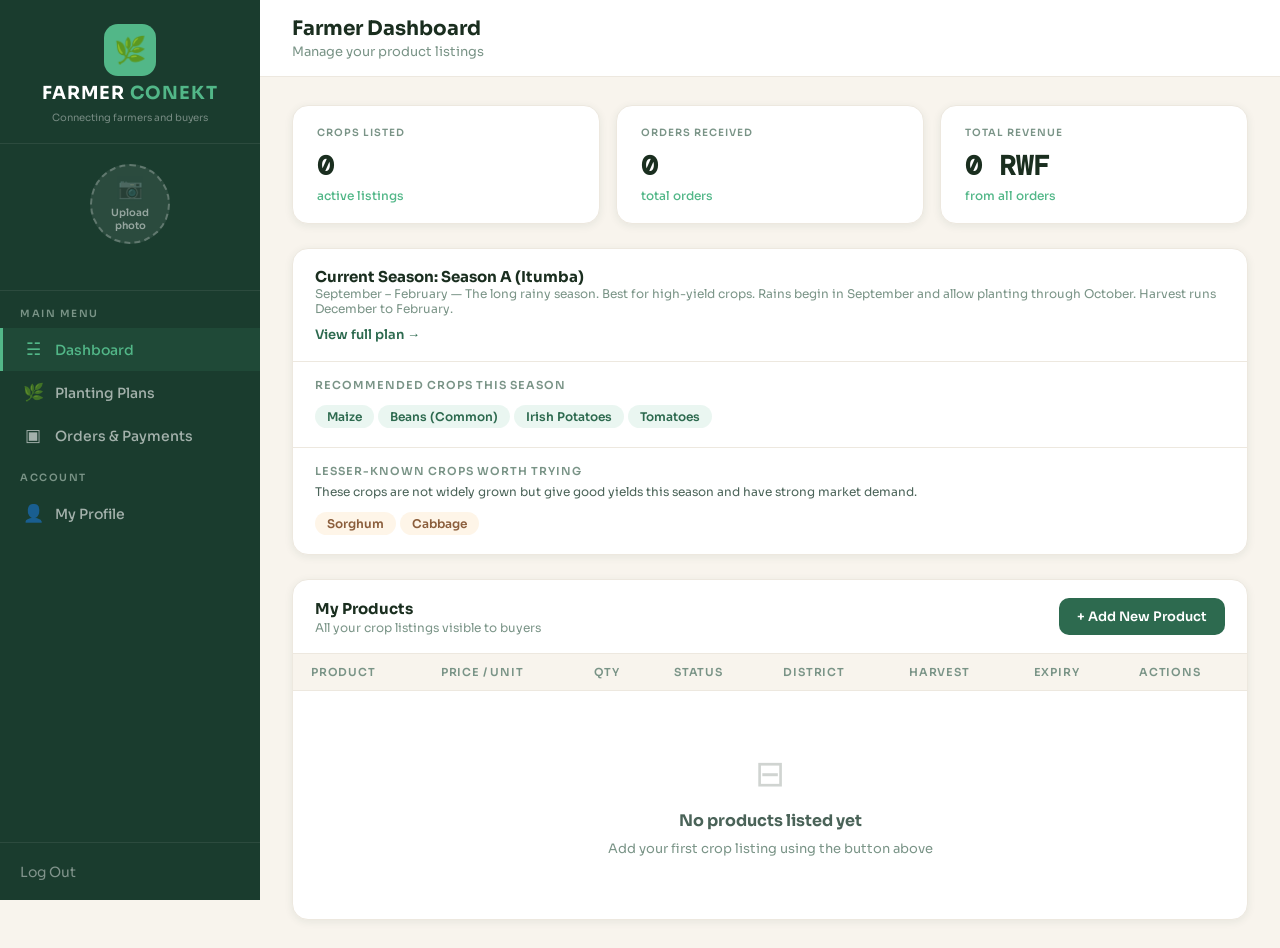
==== frontend/farmer.html @ 39e60bd3 "Added the planting plan to the farmer dashboard" ====
<!DOCTYPE html>
<html lang="en">
<head>
  <meta charset="UTF-8"/>
  <meta name="viewport" content="width=device-width, initial-scale=1.0"/>
  <title>FarmerConekt – Dashboard</title>
  <link href="https://fonts.googleapis.com/css2?family=Sora:wght@400;500;600;700&family=DM+Mono:wght@400;500&display=swap" rel="stylesheet"/>

<style>
*, *::before, *::after { margin: 0; padding: 0; box-sizing: border-box; }

:root {
  --green-deep:   #1a3c2e;
  --green-mid:    #2d6a4f;
  --green-bright: #52b788;
  --green-light:  #95d5b2;
  --cream:        #f8f4ed;
  --cream-dark:   #ede8df;
  --brown:        #8b5e3c;
  --yellow:       #f4a940;
  --red:          #e05c5c;
  --white:        #ffffff;
  --text-dark:    #1a2e1f;
  --text-mid:     #4a6358;
  --text-light:   #7a9487;
  --radius:       16px;
  --radius-sm:    10px;
  --shadow-sm:    0 2px 8px rgba(26,60,46,0.08);
  --shadow-lg:    0 16px 48px rgba(26,60,46,0.20);
}
html, body { font-family: 'Sora', sans-serif; background: var(--cream); color: var(--text-dark); min-height: 100vh; }

.mob-bar { display: none; position: fixed; top: 0; left: 0; right: 0; height: 56px; background: var(--green-deep); align-items: center; justify-content: space-between; padding: 0 16px; z-index: 200; }
.mob-ham { background: none; border: none; color: var(--white); font-size: 24px; cursor: pointer; padding: 4px 8px; }
.mob-title { font-size: 15px; font-weight: 700; color: var(--white); }
.mob-overlay { display: none; position: fixed; inset: 0; background: rgba(0,0,0,0.45); z-index: 150; }
.mob-overlay.show { display: block; }

.sidebar { width: 260px; min-height: 100vh; background: var(--green-deep); display: flex; flex-direction: column; position: fixed; left: 0; top: 0; bottom: 0; z-index: 160; transition: transform 0.28s ease; }

.sb-logo { padding: 24px 20px 18px; border-bottom: 1px solid rgba(255,255,255,0.08); display: flex; flex-direction: column; align-items: center; text-align: center; gap: 6px; }
.logo-icon { width: 52px; height: 52px; background: var(--green-bright); border-radius: 14px; display: flex; align-items: center; justify-content: center; font-size: 26px; }
.logo-name { font-size: 18px; font-weight: 700; letter-spacing: 1px; }
.logo-w { color: var(--white); }
.logo-g { color: var(--green-bright); }
.logo-tag { font-size: 10px; color: rgba(255,255,255,0.4); line-height: 1.5; }

.sb-profile { padding: 20px; border-bottom: 1px solid rgba(255,255,255,0.08); display: flex; flex-direction: column; align-items: center; text-align: center; gap: 8px; }
.sb-avatar-wrap { width: 80px; height: 80px; border-radius: 50%; overflow: hidden; position: relative; cursor: pointer; background: rgba(255,255,255,0.08); border: 2px dashed rgba(255,255,255,0.25); transition: border-color 0.2s; flex-shrink: 0; }
.sb-avatar-wrap:hover { border-color: var(--green-bright); }
#avatar-img { width: 100%; height: 100%; object-fit: cover; border-radius: 50%; display: none; }
.avatar-overlay { position: absolute; inset: 0; display: flex; flex-direction: column; align-items: center; justify-content: center; gap: 4px; font-size: 10px; font-weight: 600; color: rgba(255,255,255,0.5); text-align: center; padding: 8px; line-height: 1.3; }
.avatar-overlay-icon { font-size: 20px; opacity: 0.5; }

.sb-nav { flex: 1; padding: 16px 0; }
.sb-nav-label { font-size: 10px; font-weight: 600; color: var(--text-light); letter-spacing: 1.5px; text-transform: uppercase; padding: 0 20px 8px; }
.sb-item { display: flex; align-items: center; gap: 12px; padding: 11px 20px; color: rgba(255,255,255,0.6); font-size: 14px; font-weight: 500; text-decoration: none; border-left: 3px solid transparent; transition: all 0.2s; }
.sb-item:hover { color: var(--white); background: rgba(255,255,255,0.05); }
.sb-item.active { color: var(--green-bright); background: rgba(82,183,136,0.10); border-left-color: var(--green-bright); }
.sb-icon { font-size: 17px; width: 20px; text-align: center; }
.sb-footer { padding: 18px 20px; border-top: 1px solid rgba(255,255,255,0.08); }
.sb-logout { background: none; border: none; color: rgba(255,255,255,0.45); font-size: 14px; font-family: inherit; cursor: pointer; width: 100%; text-align: left; transition: color 0.2s; }
.sb-logout:hover { color: var(--red); }

.main { margin-left: 260px; min-height: 100vh; display: flex; flex-direction: column; }
.topbar { background: var(--white); padding: 16px 32px; border-bottom: 1px solid var(--cream-dark); position: sticky; top: 0; z-index: 50; }
.topbar-title { font-size: 20px; font-weight: 700; color: var(--text-dark); }
.topbar-sub { font-size: 13px; color: var(--text-light); margin-top: 2px; }
.page-body { padding: 28px 32px; flex: 1; }

.stats-row { display: grid; grid-template-columns: repeat(3, 1fr); gap: 16px; margin-bottom: 24px; }
.stat-card { background: var(--white); border-radius: var(--radius); border: 1px solid var(--cream-dark); box-shadow: var(--shadow-sm); padding: 20px 24px; }
.stat-label { font-size: 10px; font-weight: 600; color: var(--text-light); letter-spacing: 1px; text-transform: uppercase; margin-bottom: 8px; }
.stat-val { font-size: 28px; font-weight: 700; color: var(--text-dark); font-family: 'DM Mono', monospace; margin-bottom: 4px; }
.stat-sub { font-size: 12px; color: var(--green-bright); font-weight: 500; }

.section-card { background: var(--white); border-radius: var(--radius); border: 1px solid var(--cream-dark); box-shadow: var(--shadow-sm); overflow: hidden; }
.section-head { padding: 18px 22px; display: flex; align-items: center; justify-content: space-between; border-bottom: 1px solid var(--cream-dark); flex-wrap: wrap; gap: 12px; }
.section-title { font-size: 15px; font-weight: 700; color: var(--text-dark); }
.section-sub { font-size: 12px; color: var(--text-light); margin-top: 2px; }
.btn-add-product { background: var(--green-mid); color: var(--white); border: none; border-radius: var(--radius-sm); padding: 10px 18px; font-size: 13px; font-weight: 600; cursor: pointer; font-family: inherit; white-space: nowrap; transition: background 0.2s; }
.btn-add-product:hover { background: var(--green-deep); }

.table-wrap { overflow-x: auto; }
.product-table { width: 100%; border-collapse: collapse; min-width: 640px; }
.product-table th { padding: 11px 18px; text-align: left; font-size: 11px; font-weight: 600; color: var(--text-light); text-transform: uppercase; letter-spacing: 0.8px; background: var(--cream); border-bottom: 1px solid var(--cream-dark); }
.product-table td { padding: 14px 18px; font-size: 13px; color: var(--text-dark); border-bottom: 1px solid var(--cream-dark); vertical-align: middle; }
.product-table tr:last-child td { border-bottom: none; }
.product-table tr:hover td { background: #fafaf8; }
.product-info { display: flex; align-items: center; gap: 12px; }
.product-name { font-weight: 600; font-size: 13px; }
.product-cat { font-size: 11px; color: var(--text-light); margin-top: 2px; }
.prod-thumb { width: 46px; height: 46px; border-radius: 8px; object-fit: cover; flex-shrink: 0; display: block; }
.prod-thumb-ph { width: 46px; height: 46px; border-radius: 8px; background: var(--cream-dark); flex-shrink: 0; }

.status-badge { display: inline-flex; align-items: center; gap: 5px; padding: 4px 10px; border-radius: 20px; font-size: 11px; font-weight: 600; }
.status-badge::before { content: ''; width: 5px; height: 5px; border-radius: 50%; }
.b-avail { background: rgba(82,183,136,0.12); color: var(--green-mid); }
.b-avail::before { background: var(--green-bright); }
.b-low { background: rgba(244,169,64,0.12); color: var(--brown); }
.b-low::before { background: var(--yellow); }
.b-exp { background: rgba(224,92,92,0.12); color: var(--red); }
.b-exp::before { background: var(--red); }
.price-tag { font-family: 'DM Mono', monospace; font-size: 13px; font-weight: 500; color: var(--green-mid); }
.qty-tag { font-family: 'DM Mono', monospace; font-size: 13px; }
.date-ok { font-size: 12px; color: var(--text-mid); }
.date-soon { font-size: 12px; color: var(--red); font-weight: 600; }
.tbl-actions { display: flex; gap: 6px; }
.tbl-btn { padding: 5px 12px; border-radius: 7px; border: 1px solid var(--cream-dark); background: var(--white); font-size: 12px; font-weight: 600; cursor: pointer; font-family: inherit; color: var(--text-mid); transition: all 0.2s; }
.tbl-btn:hover { background: var(--cream); }
.tbl-btn.del:hover { background: rgba(224,92,92,0.08); border-color: var(--red); color: var(--red); }

.empty-state { padding: 60px 24px; text-align: center; }
.empty-icon { font-size: 36px; opacity: 0.2; margin-bottom: 14px; }
.empty-text { font-size: 16px; font-weight: 700; color: var(--text-mid); }
.empty-sub { font-size: 13px; color: var(--text-light); margin-top: 8px; line-height: 1.5; }

.mob-cards { display: none; }
.mob-card { padding: 14px 16px; border-bottom: 1px solid var(--cream-dark); display: flex; gap: 12px; align-items: flex-start; }
.mob-card:last-child { border-bottom: none; }
.mob-card-thumb { width: 56px; height: 56px; border-radius: 8px; object-fit: cover; flex-shrink: 0; }
.mob-card-ph { width: 56px; height: 56px; border-radius: 8px; background: var(--cream-dark); flex-shrink: 0; }
.mob-card-body { flex: 1; min-width: 0; }
.mob-card-name { font-size: 14px; font-weight: 700; color: var(--text-dark); }
.mob-card-cat { font-size: 11px; color: var(--text-light); margin-top: 1px; }
.mob-card-meta { display: flex; gap: 8px; flex-wrap: wrap; margin-top: 6px; }
.mob-card-price { font-family: 'DM Mono', monospace; font-size: 12px; color: var(--green-mid); font-weight: 500; }
.mob-card-dist { font-size: 11px; color: var(--text-mid); }
.mob-card-acts { display: flex; gap: 6px; margin-top: 8px; }
.mob-act-btn { padding: 5px 14px; font-size: 12px; font-weight: 600; border-radius: 7px; cursor: pointer; font-family: inherit; border: 1px solid var(--cream-dark); background: var(--white); color: var(--text-mid); transition: all 0.2s; }
.mob-act-btn.del { color: var(--red); border-color: rgba(224,92,92,0.3); }

.modal-overlay { position: fixed; inset: 0; background: rgba(26,60,46,0.55); backdrop-filter: blur(3px); z-index: 300; display: none; align-items: center; justify-content: center; padding: 16px; }
.modal-overlay.open { display: flex; }
.modal-box { background: var(--white); border-radius: 20px; width: 100%; max-width: 560px; max-height: 92vh; overflow-y: auto; box-shadow: var(--shadow-lg); display: flex; flex-direction: column; animation: popUp 0.25s ease; }
@keyframes popUp { from { opacity: 0; transform: translateY(20px); } to { opacity: 1; transform: translateY(0); } }
.modal-head { display: flex; align-items: center; justify-content: space-between; padding: 20px 24px 16px; border-bottom: 1px solid var(--cream-dark); position: sticky; top: 0; background: var(--white); z-index: 1; }
.modal-title { font-size: 17px; font-weight: 700; color: var(--text-dark); }
.modal-close { width: 32px; height: 32px; border-radius: 8px; border: none; background: var(--cream); font-size: 15px; cursor: pointer; color: var(--text-mid); display: flex; align-items: center; justify-content: center; transition: background 0.2s; }
.modal-close:hover { background: var(--cream-dark); }
.modal-body { padding: 20px 24px; flex: 1; }
.form-row { display: grid; grid-template-columns: 1fr 1fr; gap: 14px; }
.form-group { margin-bottom: 16px; }
.form-label { display: block; font-size: 13px; font-weight: 600; color: var(--text-mid); margin-bottom: 6px; }
.req { color: var(--red); margin-left: 2px; }
.form-hint-inline { font-size: 11px; color: var(--text-light); font-weight: 400; margin-left: 4px; }
.form-input { width: 100%; padding: 10px 13px; border: 1px solid var(--cream-dark); border-radius: var(--radius-sm); font-size: 14px; font-family: inherit; color: var(--text-dark); background: var(--white); outline: none; transition: all 0.2s; }
.form-input:focus { border-color: var(--green-bright); box-shadow: 0 0 0 3px rgba(82,183,136,0.15); }
.form-textarea { resize: vertical; min-height: 78px; }
.form-hint { font-size: 11px; color: var(--text-light); margin-top: 4px; }

.crop-box { width: 100%; min-height: 110px; border: 2px dashed var(--cream-dark); border-radius: var(--radius-sm); background: var(--cream); display: flex; flex-direction: column; align-items: center; justify-content: center; position: relative; overflow: hidden; cursor: pointer; transition: border-color 0.2s; }
.crop-box:hover { border-color: var(--green-bright); }
.crop-hint { display: flex; flex-direction: column; align-items: center; gap: 6px; pointer-events: none; }
.crop-icon { font-size: 28px; opacity: 0.4; }
.crop-label { font-size: 13px; font-weight: 600; color: var(--text-mid); }
.crop-sub { font-size: 11px; color: var(--text-light); }
.crop-preview { width: 100%; height: 150px; object-fit: cover; border-radius: calc(var(--radius-sm) - 2px); display: none; }
.crop-change { position: absolute; top: 8px; right: 8px; background: rgba(26,60,46,0.72); color: var(--white); border: none; border-radius: 6px; padding: 4px 10px; font-size: 11px; font-weight: 600; cursor: pointer; font-family: inherit; display: none; transition: background 0.2s; }
.crop-change:hover { background: var(--red); }

.modal-foot { display: flex; gap: 10px; justify-content: flex-end; padding: 14px 24px 20px; border-top: 1px solid var(--cream-dark); position: sticky; bottom: 0; background: var(--white); z-index: 1; }
.btn-cancel { padding: 10px 20px; border-radius: var(--radius-sm); border: 1px solid var(--cream-dark); background: var(--white); font-size: 14px; font-weight: 600; font-family: inherit; color: var(--text-mid); cursor: pointer; transition: background 0.2s; }
.btn-cancel:hover { background: var(--cream); }
.btn-save { padding: 10px 26px; border-radius: var(--radius-sm); border: none; background: var(--green-mid); color: var(--white); font-size: 14px; font-weight: 600; font-family: inherit; cursor: pointer; transition: background 0.2s; }
.btn-save:hover { background: var(--green-deep); }
.btn-save:active { transform: scale(0.98); }

.toast { position: fixed; bottom: 28px; right: 24px; background: var(--green-deep); color: var(--white); padding: 13px 20px; border-radius: var(--radius); font-size: 14px; font-weight: 500; box-shadow: var(--shadow-lg); z-index: 9999; transform: translateY(80px); opacity: 0; max-width: 300px; transition: all 0.32s cubic-bezier(0.34,1.56,0.64,1); }
.toast.show { transform: translateY(0); opacity: 1; }

.profile-page { display: none; padding: 28px 32px; flex: 1; }
.profile-card { background: var(--white); border-radius: var(--radius); border: 1px solid var(--cream-dark); box-shadow: var(--shadow-sm); max-width: 520px; overflow: hidden; }
.profile-card-head { background: var(--green-deep); padding: 28px 28px 20px; display: flex; flex-direction: column; align-items: center; gap: 10px; }
.prof-avatar-wrap { width: 96px; height: 96px; border-radius: 50%; overflow: hidden; position: relative; cursor: pointer; background: rgba(255,255,255,0.1); border: 2px dashed rgba(255,255,255,0.3); transition: border-color 0.2s; flex-shrink: 0; }
.prof-avatar-wrap:hover { border-color: var(--green-bright); }
#prof-avatar-img { width: 100%; height: 100%; object-fit: cover; border-radius: 50%; display: none; }
.prof-avatar-overlay { position: absolute; inset: 0; display: flex; flex-direction: column; align-items: center; justify-content: center; gap: 4px; font-size: 10px; font-weight: 600; color: rgba(255,255,255,0.5); text-align: center; padding: 8px; line-height: 1.3; }
.prof-overlay-icon { font-size: 22px; opacity: 0.5; }
.prof-head-hint { font-size: 11px; color: rgba(255,255,255,0.35); }
.profile-card-body { padding: 24px 28px; }
.prof-save-row { display: flex; justify-content: space-between; align-items: center; margin-top: 8px; gap: 10px; }
.prof-save-btn { background: var(--green-mid); color: var(--white); border: none; border-radius: var(--radius-sm); padding: 10px 26px; font-size: 14px; font-weight: 600; cursor: pointer; font-family: inherit; transition: background 0.2s; }
.prof-save-btn:hover { background: var(--green-deep); }

/* PLANTING PLANS PAGE*/
.plans-page { display: none; padding: 28px 32px; flex: 1; }
.season-banner { border-radius: var(--radius); padding: 20px 24px; margin-bottom: 24px; display: flex; align-items: center; gap: 16px; }
.season-banner.season-a { background: linear-gradient(135deg, #1a3c2e 0%, #2d6a4f 100%); }
.season-banner.season-b { background: linear-gradient(135deg, #8b5e3c 0%, #c4854a 100%); }
.season-banner.season-c { background: linear-gradient(135deg, #2d5a8e 0%, #3a7bd5 100%); }
.season-banner-icon { font-size: 42px; flex-shrink: 0; }
.season-banner-title { font-size: 18px; font-weight: 700; color: var(--white); }
.season-banner-desc { font-size: 13px; color: rgba(255,255,255,0.75); margin-top: 4px; line-height: 1.5; }
.season-banner-months { display: inline-block; background: rgba(255,255,255,0.18); color: var(--white); font-size: 11px; font-weight: 600; padding: 3px 10px; border-radius: 20px; margin-top: 8px; }

.plans-grid { display: grid; grid-template-columns: repeat(auto-fill, minmax(280px, 1fr)); gap: 16px; }

.plan-card { background: var(--white); border-radius: var(--radius); border: 1px solid var(--cream-dark); box-shadow: var(--shadow-sm); overflow: hidden; transition: box-shadow 0.2s, transform 0.2s; }
.plan-card:hover { box-shadow: var(--shadow-lg); transform: translateY(-2px); }

.plan-card-head { padding: 16px 18px 14px; border-bottom: 1px solid var(--cream-dark); }
.plan-crop-name { font-size: 15px; font-weight: 700; color: var(--text-dark); }
.plan-crop-cat { font-size: 11px; color: var(--text-light); margin-top: 2px; }

.plan-card-body { padding: 14px 18px; }
.plan-row { display: flex; align-items: flex-start; gap: 10px; margin-bottom: 10px; }
.plan-row:last-child { margin-bottom: 0; }
.plan-row-icon { font-size: 14px; margin-top: 1px; flex-shrink: 0; width: 18px; text-align: center; }
.plan-row-label { font-size: 11px; font-weight: 600; color: var(--text-light); letter-spacing: 0.5px; text-transform: uppercase; margin-bottom: 2px; }
.plan-row-value { font-size: 13px; color: var(--text-dark); font-weight: 500; }
/*END PLANTING PLANS*/

@media (max-width: 900px) { .stats-row { grid-template-columns: repeat(2, 1fr); } }
@media (max-width: 768px) {
  .mob-bar { display: flex; }
  .sidebar { transform: translateX(-100%); }
  .sidebar.open { transform: translateX(0); }
  .main { margin-left: 0; padding-top: 56px; }
  .topbar { display: none; }
  .page-body { padding: 20px 14px; }
  .stats-row { grid-template-columns: 1fr 1fr; gap: 10px; margin-bottom: 16px; }
  .stat-card { padding: 14px 16px; }
  .stat-val { font-size: 22px; }
  .section-head { padding: 14px 16px; }
  .btn-add-product { width: 100%; text-align: center; }
  .table-wrap { display: none; }
  .mob-cards { display: block; }
  .form-row { grid-template-columns: 1fr; }
  .modal-overlay { align-items: flex-end; padding: 0; }
  .modal-box { border-radius: 20px 20px 0 0; max-height: 90vh; animation: sheetUp 0.28s ease; }
  @keyframes sheetUp { from { transform: translateY(100%); } to { transform: translateY(0); } }
  .toast { left: 14px; right: 14px; max-width: none; bottom: 16px; }
  .plans-page { padding: 20px 14px; }
  .plans-grid { grid-template-columns: 1fr; }
  .season-banner { flex-direction: column; text-align: center; }
}
@media (max-width: 480px) {
  .stats-row { grid-template-columns: 1fr; }
  .modal-body, .modal-head, .modal-foot { padding-left: 16px; padding-right: 16px; }
}
</style>
</head>
<body>
<div class="mob-bar" id="mob-bar">
  <button class="mob-ham" onclick="toggleDrawer()">&#9776;</button>
  <span class="mob-title">FarmerConekt</span>
</div>
<div class="mob-overlay" id="mob-overlay" onclick="closeDrawer()"></div>

<aside class="sidebar" id="sidebar">

  <div class="sb-logo">
    <div class="logo-icon">🌿</div>
    <div class="logo-name"><span class="logo-w">FARMER</span><span class="logo-g"> CONEKT</span></div>
    <div class="logo-tag">Connecting farmers and buyers</div>
  </div>
  <div class="sb-profile">
    <div class="sb-avatar-wrap" onclick="document.getElementById('avatar-input').click()" title="Upload profile photo">
      <img id="avatar-img" src="" alt="Profile photo"/>
      <div class="avatar-overlay" id="avatar-overlay">
        <div class="avatar-overlay-icon">📷</div>
        Upload photo
      </div>
    </div>
    <input type="file" id="avatar-input" accept="image/*" onchange="previewAvatar(event)" style="display:none"/>
    <div id="sidebar-farmer-name" style="font-size:13px;font-weight:600;color:var(--white);min-height:18px;"></div>
  </div>

  <nav class="sb-nav">
    <div class="sb-nav-label">Main Menu</div>
    <a class="sb-item active" href="#" onclick="openDashboard(event)">
      <span class="sb-icon">&#9781;</span> Dashboard
    </a>
    <a class="sb-item" href="#" onclick="openPlans(event)">
      <span class="sb-icon">&#127807;</span> Planting Plans
    </a>
    <a class="sb-item" href="#" onclick="comingSoon(event,'Orders &amp; Payments')">
      <span class="sb-icon">&#9635;</span> Orders &amp; Payments
    </a>
    <div class="sb-nav-label" style="margin-top:14px">Account</div>
    <a class="sb-item" href="#" onclick="openProfile(event)">
      <span class="sb-icon">&#128100;</span> My Profile
    </a>
  </nav>

  <div class="sb-footer">
    <button class="sb-logout" onclick="confirmLogout()">Log Out</button>
  </div>

</aside>
<main class="main">

  <div class="topbar">
    <div>
      <h2 class="topbar-title" id="topbar-title">Farmer Dashboard</h2>
      <p class="topbar-sub" id="topbar-sub">Manage your product listings</p>
    </div>
  </div>
  <div class="page-body" id="page-dashboard">

    <div class="stats-row">
      <div class="stat-card">
        <div class="stat-label">CROPS LISTED</div>
        <div class="stat-val" id="stat-crops">0</div>
        <div class="stat-sub">active listings</div>
      </div>
      <div class="stat-card">
        <div class="stat-label">ORDERS RECEIVED</div>
        <div class="stat-val" id="stat-orders">0</div>
        <div class="stat-sub">total orders</div>
      </div>
      <div class="stat-card">
        <div class="stat-label">TOTAL REVENUE</div>
        <div class="stat-val" id="stat-revenue">0 RWF</div>
        <div class="stat-sub">from all orders</div>
      </div>
    </div>

    <div class="section-card" style="margin-bottom:24px;">
      <div id="season-widget-inner"></div>
    </div>

    <div class="section-card">
      <div class="section-head">
        <div>
          <div class="section-title">My Products</div>
          <div class="section-sub">All your crop listings visible to buyers</div>
        </div>
        <button class="btn-add-product" onclick="openModal()">+ Add New Product</button>
      </div>
      <div class="table-wrap">
        <table class="product-table">
          <thead>
            <tr>
              <th>Product</th><th>Price / Unit</th><th>Qty</th><th>Status</th>
              <th>District</th><th>Harvest</th><th>Expiry</th><th>Actions</th>
            </tr>
          </thead>
          <tbody id="products-tbody"></tbody>
        </table>
      </div>
      <div class="mob-cards" id="mob-cards"></div>
    </div>

  </div>
  <!-- PLANTING PLANS PAGE -->
  <div class="plans-page" id="page-plans">

    <div id="season-banner-area"></div>
    <div class="plans-grid" id="plans-grid"></div>

  </div>
  <div class="profile-page" id="page-profile">
    <div class="profile-card">

      <div class="profile-card-head">
        <div class="prof-avatar-wrap" onclick="document.getElementById('prof-avatar-input').click()">
          <img id="prof-avatar-img" src="" alt="Profile photo"/>
          <div class="prof-avatar-overlay" id="prof-avatar-overlay">
            <div class="prof-overlay-icon">📷</div>
            Upload photo
          </div>
        </div>
        <input type="file" id="prof-avatar-input" accept="image/*" onchange="previewProfileAvatar(event)" style="display:none"/>
        <div class="prof-head-hint">Click the circle to upload your photo</div>
      </div>

      <div class="profile-card-body">
        <div class="form-group">
          <label class="form-label">District</label>
          <input class="form-input" id="prof-district" type="text" placeholder="e.g. Musanze"/>
        </div>
        <div class="form-row">
          <div class="form-group">
            <label class="form-label">Full Name</label>
            <input class="form-input" id="prof-fullname" type="text" placeholder="e.g. Jean Baptiste"/>
          </div>
          <div class="form-group">
            <label class="form-label">Phone Number</label>
            <input class="form-input" id="prof-phone" type="tel" placeholder="e.g. 0780 000 000"/>
          </div>
        </div>
        <div class="form-group">
          <label class="form-label">About Your Farm</label>
          <textarea class="form-input form-textarea" id="prof-bio" placeholder="Tell buyers about your farm, what you grow, your farming methods..."></textarea>
        </div>
        <div class="prof-save-row">
          <button onclick="openDashboard(event)" style="display:flex;align-items:center;gap:6px;background:none;border:1px solid var(--cream-dark);border-radius:var(--radius-sm);color:var(--text-mid);font-size:14px;font-weight:600;font-family:inherit;cursor:pointer;padding:10px 20px;transition:background 0.2s;" onmouseover="this.style.background='var(--cream)'" onmouseout="this.style.background='none'">
            &#8592; Back
          </button>
          <button class="prof-save-btn" onclick="saveProfile()">Save Profile</button>
        </div>
      </div>

    </div>
  </div>

</main>
<div class="modal-overlay" id="modal-overlay" onclick="overlayClick(event)">
  <div class="modal-box" id="modal-box">

    <div class="modal-head">
      <span class="modal-title" id="modal-title">Add New Product</span>
      <button class="modal-close" onclick="closeModal()">&#10005;</button>
    </div>
    <div class="modal-body">

      <div class="form-row">
        <div class="form-group">
          <label class="form-label">Product Name <span class="req">*</span></label>
          <input class="form-input" id="inp-name" type="text" placeholder="e.g. Tomatoes"/>
        </div>
        <div class="form-group">
          <label class="form-label">Category <span class="req">*</span></label>
          <select class="form-input" id="inp-category">
            <option value="">Select category</option>
            <option>Vegetables</option><option>Fruits</option><option>Grains</option>
            <option>Legumes</option><option>Tubers</option><option>Other</option>
          </select>
        </div>
      </div>

      <div class="form-row">
        <div class="form-group">
          <label class="form-label">Price per Unit (RWF) <span class="req">*</span></label>
          <input class="form-input" id="inp-price" type="number" placeholder="e.g. 500" min="1"/>
        </div>
        <div class="form-group">
          <label class="form-label">Unit <span class="req">*</span></label>
          <select class="form-input" id="inp-unit">
            <option value="">Select unit</option>
            <option>kg</option><option>g</option><option>litre</option>
            <option>piece</option><option>bunch</option><option>bag</option>
          </select>
        </div>
      </div>

      <div class="form-row">
        <div class="form-group">
          <label class="form-label">Quantity Available <span class="req">*</span></label>
          <input class="form-input" id="inp-qty" type="number" placeholder="e.g. 200" min="1"/>
        </div>
        <div class="form-group">
          <label class="form-label">District <span class="req">*</span></label>
          <input class="form-input" id="inp-district" type="text" placeholder="e.g. Musanze"/>
        </div>
      </div>

      <div class="form-row">
        <div class="form-group">
          <label class="form-label">Harvest Date <span class="req">*</span></label>
          <input class="form-input" id="inp-harvest" type="date"/>
        </div>
        <div class="form-group">
          <label class="form-label">Expiration Date <span class="req">*</span></label>
          <input class="form-input" id="inp-expiry" type="date"/>
          <div class="form-hint">Date this product is no longer fresh</div>
        </div>
      </div>

      <div class="form-group">
        <label class="form-label">Crop Photo <span class="form-hint-inline">(optional)</span></label>
        <input type="file" id="crop-input" accept="image/*" onchange="handleCropImage(event)" style="display:none"/>
        <div class="crop-box" onclick="document.getElementById('crop-input').click()">
          <div class="crop-hint" id="crop-hint">
            <div class="crop-icon">📷</div>
            <div class="crop-label">Tap to upload crop photo</div>
            <div class="crop-sub">JPG, PNG or WEBP</div>
          </div>
          <img id="crop-preview" class="crop-preview" src="" alt="Crop photo preview"/>
          <button class="crop-change" id="crop-change" onclick="event.stopPropagation(); resetCropImage()">&#10005; Change</button>
        </div>
      </div>

      <div class="form-group">
        <label class="form-label">Description <span class="form-hint-inline">(optional)</span></label>
        <textarea class="form-input form-textarea" id="inp-desc" placeholder="e.g. Fresh tomatoes from Musanze, harvested this morning..."></textarea>
      </div>

    </div>
    <div class="modal-foot">
      <button class="btn-cancel" onclick="closeModal()">Cancel</button>
      <button class="btn-save" id="btn-save" onclick="saveProduct()">Save Product</button>
    </div>

  </div>
</div>

<div class="toast" id="toast"><span id="toast-msg"></span></div>
<script>
var products      = [];
var editingId     = null;
var cropImageData = null;
function formatDate(s) {
  if (!s) return '—';
  var d = new Date(s + 'T00:00:00');
  return d.toLocaleDateString('en-GB', { day: 'numeric', month: 'short', year: 'numeric' });
}
function isExpiringSoon(s) {
  if (!s) return false;
  var diff = (new Date(s + 'T00:00:00') - new Date()) / 86400000;
  return diff >= 0 && diff <= 7;
}
function calcStatus(qty, expiry) {
  if (new Date(expiry + 'T00:00:00') < new Date()) return 'expired';
  if (Number(qty) <= 20) return 'low';
  return 'available';
}
function render() { renderTable(); renderMobCards(); updateStats(); }

function renderTable() {
  var tbody = document.getElementById('products-tbody');
  if (!tbody) return;
  if (products.length === 0) {
    tbody.innerHTML =
      '<tr><td colspan="8" style="padding:0;border:none;">' +
        '<div class="empty-state">' +
          '<div class="empty-icon">⊟</div>' +
          '<div class="empty-text">No products listed yet</div>' +
          '<div class="empty-sub">Add your first crop listing using the button above</div>' +
        '</div></td></tr>';
    return;
  }
  var rows = '';
  for (var i = 0; i < products.length; i++) {
    var p  = products[i];
    var bc = p.status === 'available' ? 'b-avail' : p.status === 'low' ? 'b-low' : 'b-exp';
    var bl = p.status === 'available' ? 'Available' : p.status === 'low' ? 'Low Stock' : 'Expired';
    var dc = isExpiringSoon(p.expiry) ? 'date-soon' : 'date-ok';
    var thumb = p.image
      ? '<img class="prod-thumb" src="' + p.image + '" alt="' + p.name + '"/>'
      : '<div class="prod-thumb-ph"></div>';
    rows +=
      '<tr>' +
        '<td><div class="product-info">' + thumb +
          '<div><div class="product-name">' + p.name + '</div>' +
          '<div class="product-cat">' + p.category + '</div></div></div></td>' +
        '<td><span class="price-tag">' + Number(p.price).toLocaleString() + ' RWF / ' + p.unit + '</span></td>' +
        '<td><span class="qty-tag">' + p.qty + ' ' + p.unit + '</span></td>' +
        '<td><span class="status-badge ' + bc + '">' + bl + '</span></td>' +
        '<td class="date-ok">' + (p.district || '—') + '</td>' +
        '<td class="date-ok">' + formatDate(p.harvest) + '</td>' +
        '<td class="' + dc + '">' + formatDate(p.expiry) + '</td>' +
        '<td><div class="tbl-actions">' +
          '<button class="tbl-btn" onclick="openEdit(' + p.id + ')">Edit</button>' +
          '<button class="tbl-btn del" onclick="deleteProduct(' + p.id + ')">Delete</button>' +
        '</div></td></tr>';
  }
  tbody.innerHTML = rows;
}
function renderMobCards() {
  var container = document.getElementById('mob-cards');
  if (!container) return;
  if (products.length === 0) {
    container.innerHTML =
      '<div class="empty-state">' +
        '<div class="empty-icon">⊟</div>' +
        '<div class="empty-text">No products listed yet</div>' +
        '<div class="empty-sub">Add your first crop listing using the button above</div>' +
      '</div>';
    return;
  }
  var html = '';
  for (var i = 0; i < products.length; i++) {
    var p  = products[i];
    var bc = p.status === 'available' ? 'b-avail' : p.status === 'low' ? 'b-low' : 'b-exp';
    var bl = p.status === 'available' ? 'Available' : p.status === 'low' ? 'Low Stock' : 'Expired';
    var thumb = p.image
      ? '<img class="mob-card-thumb" src="' + p.image + '" alt="' + p.name + '"/>'
      : '<div class="mob-card-ph"></div>';
    html +=
      '<div class="mob-card">' + thumb +
        '<div class="mob-card-body">' +
          '<div class="mob-card-name">' + p.name + '</div>' +
          '<div class="mob-card-cat">' + p.category + '</div>' +
          '<div class="mob-card-meta">' +
            '<span class="mob-card-price">' + Number(p.price).toLocaleString() + ' RWF / ' + p.unit + '</span>' +
            '<span class="mob-card-dist">' + (p.district || '—') + '</span>' +
          '</div>' +
          '<div class="mob-card-meta" style="margin-top:4px"><span class="status-badge ' + bc + '">' + bl + '</span></div>' +
          '<div class="mob-card-acts">' +
            '<button class="mob-act-btn" onclick="openEdit(' + p.id + ')">Edit</button>' +
            '<button class="mob-act-btn del" onclick="deleteProduct(' + p.id + ')">Delete</button>' +
          '</div>' +
        '</div></div>';
  }
  container.innerHTML = html;
}
function updateStats() {
  document.getElementById('stat-crops').textContent   = products.length;
  document.getElementById('stat-orders').textContent  = 0;
  document.getElementById('stat-revenue').textContent = '0 RWF';
}
function openModal() {
  editingId = null;
  document.getElementById('modal-title').textContent = 'Add New Product';
  document.getElementById('btn-save').textContent    = 'Save Product';
  clearForm();
  document.getElementById('modal-overlay').classList.add('open');
  document.body.style.overflow = 'hidden';
}
function openEdit(id) {
  var p = null;
  for (var i = 0; i < products.length; i++) {
    if (products[i].id === id) { p = products[i]; break; }
  }
  if (!p) return;
  editingId = id;
  document.getElementById('modal-title').textContent = 'Edit Product';
  document.getElementById('btn-save').textContent    = 'Update Product';
  document.getElementById('inp-name').value     = p.name;
  document.getElementById('inp-category').value = p.category;
  document.getElementById('inp-price').value    = p.price;
  document.getElementById('inp-unit').value     = p.unit;
  document.getElementById('inp-qty').value      = p.qty;
  document.getElementById('inp-district').value = p.district || '';
  document.getElementById('inp-harvest').value  = p.harvest;
  document.getElementById('inp-expiry').value   = p.expiry;
  document.getElementById('inp-desc').value     = p.desc || '';
  cropImageData = p.image || null;
  if (p.image) showCropPreview(p.image);
  document.getElementById('modal-overlay').classList.add('open');
  document.body.style.overflow = 'hidden';
}
function closeModal() {
  document.getElementById('modal-overlay').classList.remove('open');
  document.body.style.overflow = '';
  clearForm();
  editingId = null;
}
function overlayClick(e) {
  if (e.target === document.getElementById('modal-overlay')) closeModal();
}
function clearForm() {
  var fields = ['inp-name','inp-category','inp-price','inp-unit','inp-qty','inp-district','inp-harvest','inp-expiry','inp-desc'];
  for (var i = 0; i < fields.length; i++) {
    var el = document.getElementById(fields[i]);
    if (el) el.value = '';
  }
  resetCropImage();
}
function saveProduct() {
  var name     = document.getElementById('inp-name').value.trim();
  var category = document.getElementById('inp-category').value;
  var price    = document.getElementById('inp-price').value.trim();
  var unit     = document.getElementById('inp-unit').value;
  var qty      = document.getElementById('inp-qty').value.trim();
  var district = document.getElementById('inp-district').value.trim();
  var harvest  = document.getElementById('inp-harvest').value;
  var expiry   = document.getElementById('inp-expiry').value;
  var desc     = document.getElementById('inp-desc').value.trim();

  if (!name)                                                         { showToast('Please enter the product name.');     return; }
  if (!category)                                                     { showToast('Please select a category.');          return; }
  if (!price || isNaN(parseFloat(price)) || parseFloat(price) <= 0) { showToast('Please enter a valid price.');        return; }
  if (!unit)                                                         { showToast('Please select a unit.');              return; }
  if (!qty || isNaN(parseInt(qty)) || parseInt(qty) <= 0)           { showToast('Please enter a valid quantity.');     return; }
  if (!district)                                                     { showToast('Please enter your district.');        return; }
  if (!harvest)                                                      { showToast('Please enter the harvest date.');     return; }
  if (!expiry)                                                       { showToast('Please enter the expiration date.');  return; }
  if (new Date(expiry) <= new Date(harvest))                        { showToast('Expiry must be after harvest date.'); return; }
  var product = {
    name: name, category: category, price: parseFloat(price),
    unit: unit, qty: parseInt(qty), district: district,
    harvest: harvest, expiry: expiry, desc: desc,
    image: cropImageData,
    status: calcStatus(parseInt(qty), expiry)
  };

  if (editingId !== null) {
    for (var i = 0; i < products.length; i++) {
      if (products[i].id === editingId) { product.id = editingId; products[i] = product; break; }
    }
    showToast('Product updated!');
  } else {
    product.id = Date.now();
    products.push(product);
    showToast(name + ' listed successfully!');
  }
  closeModal();
  render();
}
function deleteProduct(id) {
  var name = '';
  for (var i = 0; i < products.length; i++) {
    if (products[i].id === id) { name = products[i].name; break; }
  }
  if (!name) return;
  if (window.confirm('Remove "' + name + '" from your listings?')) {
    products = products.filter(function(p) { return p.id !== id; });
    render();
    showToast(name + ' removed.');
  }
}
function handleCropImage(e) {
  var file = e.target.files[0];
  if (!file) return;
  var reader = new FileReader();
  reader.onload = function(ev) { cropImageData = ev.target.result; showCropPreview(cropImageData); };
  reader.readAsDataURL(file);
}
function showCropPreview(src) {
  document.getElementById('crop-preview').src           = src;
  document.getElementById('crop-preview').style.display = 'block';
  document.getElementById('crop-hint').style.display    = 'none';
  document.getElementById('crop-change').style.display  = 'block';
}
function resetCropImage() {
  cropImageData = null;
  var p = document.getElementById('crop-preview');
  var h = document.getElementById('crop-hint');
  var c = document.getElementById('crop-change');
  var f = document.getElementById('crop-input');
  if (p) { p.src = ''; p.style.display = 'none'; }
  if (h) { h.style.display = 'flex'; }
  if (c) { c.style.display = 'none'; }
  if (f) { f.value = ''; }
}
function openProfile(e) {
  e.preventDefault();
  closeDrawer();
  document.getElementById('page-dashboard').style.display = 'none';
  document.getElementById('page-plans').style.display     = 'none';
  document.getElementById('page-profile').style.display   = 'block';
  document.getElementById('topbar-title').textContent = 'My Profile';
  document.getElementById('topbar-sub').textContent   = 'Manage your farm details';
  document.querySelectorAll('.sb-item').forEach(function(el) { el.classList.remove('active'); });
  document.querySelector('[onclick="openProfile(event)"]').classList.add('active');
}
function openDashboard(e) {
  if (e) { e.preventDefault(); closeDrawer(); }
  document.getElementById('page-dashboard').style.display = 'block';
  document.getElementById('page-plans').style.display     = 'none';
  document.getElementById('page-profile').style.display   = 'none';
  document.getElementById('topbar-title').textContent = 'Farmer Dashboard';
  document.getElementById('topbar-sub').textContent   = 'Manage your product listings';
  document.querySelectorAll('.sb-item').forEach(function(el) { el.classList.remove('active'); });
  document.querySelector('[onclick="openDashboard(event)"]').classList.add('active');
}
function openPlans(e) {
  e.preventDefault();
  closeDrawer();
  document.getElementById('page-dashboard').style.display = 'none';
  document.getElementById('page-profile').style.display   = 'none';
  document.getElementById('page-plans').style.display     = 'block';
  document.getElementById('topbar-title').textContent = 'Planting Plans';
  document.getElementById('topbar-sub').textContent   = 'Seasonal crop calendar for Rwanda';
  document.querySelectorAll('.sb-item').forEach(function(el) { el.classList.remove('active'); });
  document.querySelector('[onclick="openPlans(event)"]').classList.add('active');
  var defaultSeason = getCurrentRwandaSeason();
  renderPlans(defaultSeason);
}
var SEASONS = {
  A: {
    name: 'Season A (Itumba)',
    months: 'September – February',
    description: 'The long rainy season. Best for high-yield crops. Rains begin in September and allow planting through October. Harvest runs December to February.',
    bannerClass: 'season-a',
    crops: [
      { name: 'Maize', category: 'Grains', plantWindow: 'Sep – Oct', harvestWindow: 'Jan – Feb' },
      { name: 'Beans (Common)', category: 'Legumes', plantWindow: 'Sep – Oct', harvestWindow: 'Dec – Jan' },
      { name: 'Irish Potatoes', category: 'Tubers', plantWindow: 'Sep – Oct', harvestWindow: 'Jan – Feb' },
      { name: 'Sorghum', category: 'Grains', plantWindow: 'Sep – Oct', harvestWindow: 'Jan – Mar', underrated: true },
      { name: 'Tomatoes', category: 'Vegetables', plantWindow: 'Aug – Sep (transplant)', harvestWindow: 'Nov – Jan' },
      { name: 'Cabbage', category: 'Vegetables', plantWindow: 'Sep – Oct', harvestWindow: 'Dec – Jan', underrated: true }
    ]
  },
  B: {
    name: 'Season B (Urugaryi)',
    months: 'February – June',
    description: 'The short rainy season. Shorter growing window but suitable for fast-maturing varieties. Planting starts in February after Season A harvest.',
    bannerClass: 'season-b',
    crops: [
      { name: 'Beans (Climbing)', category: 'Legumes', plantWindow: 'Feb – Mar', harvestWindow: 'May – Jun' },
      { name: 'Soybeans', category: 'Legumes', plantWindow: 'Feb – Mar', harvestWindow: 'May – Jun', underrated: true },
      { name: 'Maize (Early)', category: 'Grains', plantWindow: 'Feb – Mar', harvestWindow: 'May – Jun' },
      { name: 'Sweet Potatoes', category: 'Tubers', plantWindow: 'Feb – Mar', harvestWindow: 'May – Jun' },
      { name: 'Cassava', category: 'Tubers', plantWindow: 'Feb – Mar', harvestWindow: '9–18 months later', underrated: true },
      { name: 'Groundnuts', category: 'Legumes', plantWindow: 'Feb – Mar', harvestWindow: 'May – Jun', underrated: true }
    ]
  },
  C: {
    name: 'Season C / Umwaka (Dry Season)',
    months: 'June – September',
    description: 'The dry season — irrigation required. Practiced mainly in marshlands (marais) and irrigated lowlands. High value crops grown here command premium prices.',
    bannerClass: 'season-c',
    crops: [
      { name: 'Rice', category: 'Grains', plantWindow: 'Jun – Jul', harvestWindow: 'Sep – Oct' },
      { name: 'Vegetables (Irrigated)', category: 'Vegetables', plantWindow: 'Jun – Jul', harvestWindow: 'Aug – Sep' },
      { name: 'Onions', category: 'Vegetables', plantWindow: 'Jun – Jul', harvestWindow: 'Sep – Oct' },
      { name: 'Watermelon', category: 'Fruits', plantWindow: 'Jun – Jul', harvestWindow: 'Aug – Sep', underrated: true },
      { name: 'Sunflower', category: 'Other', plantWindow: 'Jun – Jul', harvestWindow: 'Sep – Oct', underrated: true },
      { name: 'Banana (Year-round)', category: 'Fruits', plantWindow: 'Any season', harvestWindow: '9–12 months after planting' }
    ]
  }
};
function getCurrentRwandaSeason() {
  var month = new Date().getMonth() + 1;
  if (month >= 9 || month <= 2) return 'A';
  if (month >= 3 && month <= 6) return 'B';
  return 'C';
}
function renderPlans(season) {
  var s = SEASONS[season];

  var bannerHtml =
    '<div class="season-banner ' + s.bannerClass + '">' +
      '<div>' +
        '<div class="season-banner-title">' + s.name + '</div>' +
        '<div class="season-banner-desc">' + s.description + '</div>' +
        '<span class="season-banner-months">' + s.months + '</span>' +
      '</div>' +
    '</div>';

  document.getElementById('season-banner-area').innerHTML = bannerHtml;

  var html = '';
  for (var i = 0; i < s.crops.length; i++) {
    var c = s.crops[i];
    var underratedBadge = c.underrated
      ? '<span style="display:inline-block;background:rgba(244,169,64,0.15);color:#8b5e3c;font-size:10px;font-weight:700;padding:2px 8px;border-radius:20px;margin-left:6px;letter-spacing:0.3px;">Less known</span>'
      : '';
    html +=
      '<div class="plan-card">' +
        '<div class="plan-card-head">' +
          '<div>' +
            '<div class="plan-crop-name">' + c.name + underratedBadge + '</div>' +
            '<div class="plan-crop-cat">' + c.category + '</div>' +
          '</div>' +
        '</div>' +
        '<div class="plan-card-body">' +
          '<div class="plan-row">' +
            '<div><div class="plan-row-label">Planting Window</div><div class="plan-row-value">' + c.plantWindow + '</div></div>' +
          '</div>' +
          '<div class="plan-row">' +
            '<div><div class="plan-row-label">Harvest Window</div><div class="plan-row-value">' + c.harvestWindow + '</div></div>' +
          '</div>' +
        '</div>' +
      '</div>';
  }
  document.getElementById('plans-grid').innerHTML = html;
}
function renderSeasonWidget() {
  var season = getCurrentRwandaSeason();
  var s = SEASONS[season];
  var el = document.getElementById('season-widget-inner');
  if (!el) return;

  var suggested = s.crops.filter(function(c) { return !c.underrated; });
  var underrated = s.crops.filter(function(c) { return c.underrated; });

  var suggestedHTML = suggested.map(function(c) {
    return '<span style="display:inline-block;background:rgba(82,183,136,0.12);color:var(--green-mid);font-size:12px;font-weight:600;padding:4px 12px;border-radius:20px;margin:3px 4px 3px 0;">' + c.name + '</span>';
  }).join('');

  var underratedHTML = underrated.map(function(c) {
    return '<span style="display:inline-block;background:rgba(244,169,64,0.12);color:#8b5e3c;font-size:12px;font-weight:600;padding:4px 12px;border-radius:20px;margin:3px 4px 3px 0;">' + c.name + '</span>';
  }).join('');

  el.innerHTML =
    '<div style="padding:18px 22px;border-bottom:1px solid var(--cream-dark);display:flex;align-items:center;justify-content:space-between;flex-wrap:wrap;gap:10px;">' +
      '<div>' +
        '<div style="font-size:15px;font-weight:700;color:var(--text-dark);">Current Season: ' + s.name + '</div>' +
        '<div style="font-size:12px;color:var(--text-light);margin-top:2px);">' + s.months + ' &mdash; ' + s.description + '</div>' +
      '</div>' +
      '<a href="#" onclick="openPlans(event)" style="font-size:13px;font-weight:600;color:var(--green-mid);text-decoration:none;">View full plan &rarr;</a>' +
    '</div>' +
    '<div style="padding:16px 22px;border-bottom:1px solid var(--cream-dark);">' +
      '<div style="font-size:11px;font-weight:600;color:var(--text-light);letter-spacing:1px;text-transform:uppercase;margin-bottom:10px;">Recommended crops this season</div>' +
      suggestedHTML +
    '</div>' +
    '<div style="padding:16px 22px;">' +
      '<div style="font-size:11px;font-weight:600;color:var(--text-light);letter-spacing:1px;text-transform:uppercase;margin-bottom:6px;">Lesser-known crops worth trying</div>' +
      '<div style="font-size:12px;color:var(--text-mid);margin-bottom:10px;">These crops are not widely grown but give good yields this season and have strong market demand.</div>' +
      underratedHTML +
    '</div>';
}
function saveProfile() {
  var name = document.getElementById('prof-fullname').value.trim();
  var nameEl = document.getElementById('sidebar-farmer-name');
  if (nameEl) nameEl.textContent = name || '';
  showToast('Profile saved!');
  setTimeout(function() { openDashboard(null); }, 1000);
}
function previewProfileAvatar(e) {
  var file = e.target.files[0];
  if (!file) return;
  var reader = new FileReader();
  reader.onload = function(ev) {
    var src = ev.target.result;
    var pi = document.getElementById('prof-avatar-img');
    var po = document.getElementById('prof-avatar-overlay');
    pi.src = src; pi.style.display = 'block'; po.style.display = 'none';
    var si = document.getElementById('avatar-img');
    var so = document.getElementById('avatar-overlay');
    si.src = src; si.style.display = 'block'; so.style.display = 'none';
  };
  reader.readAsDataURL(file);
}
function previewAvatar(e) {
  var file = e.target.files[0];
  if (!file) return;
  var reader = new FileReader();
  reader.onload = function(ev) {
    var img = document.getElementById('avatar-img');
    var overlay = document.getElementById('avatar-overlay');
    img.src = ev.target.result;
    img.style.display = 'block';
    overlay.style.display = 'none';
  };
  reader.readAsDataURL(file);
}
function openDrawer() {
  document.getElementById('sidebar').classList.add('open');
  document.getElementById('mob-overlay').classList.add('show');
  document.body.style.overflow = 'hidden';
}

function closeDrawer() {
  document.getElementById('sidebar').classList.remove('open');
  document.getElementById('mob-overlay').classList.remove('show');
  document.body.style.overflow = '';
}
function toggleDrawer() {
  if (document.getElementById('sidebar').classList.contains('open')) { closeDrawer(); } else { openDrawer(); }
}
function showToast(msg) {
  var t = document.getElementById('toast');
  document.getElementById('toast-msg').textContent = msg;
  t.classList.add('show');
  setTimeout(function() { t.classList.remove('show'); }, 3200);
}
function comingSoon(e, name) { e.preventDefault(); closeDrawer(); showToast(name + ' — coming soon!'); }
function confirmLogout() {
  if (window.confirm('Are you sure you want to log out?')) {
    showToast('Logging out...');
    setTimeout(function() { window.location.href = 'login.html'; }, 1500);
  }
}
document.addEventListener('DOMContentLoaded', function() { render(); renderSeasonWidget(); });
</script>
</body>
</html>
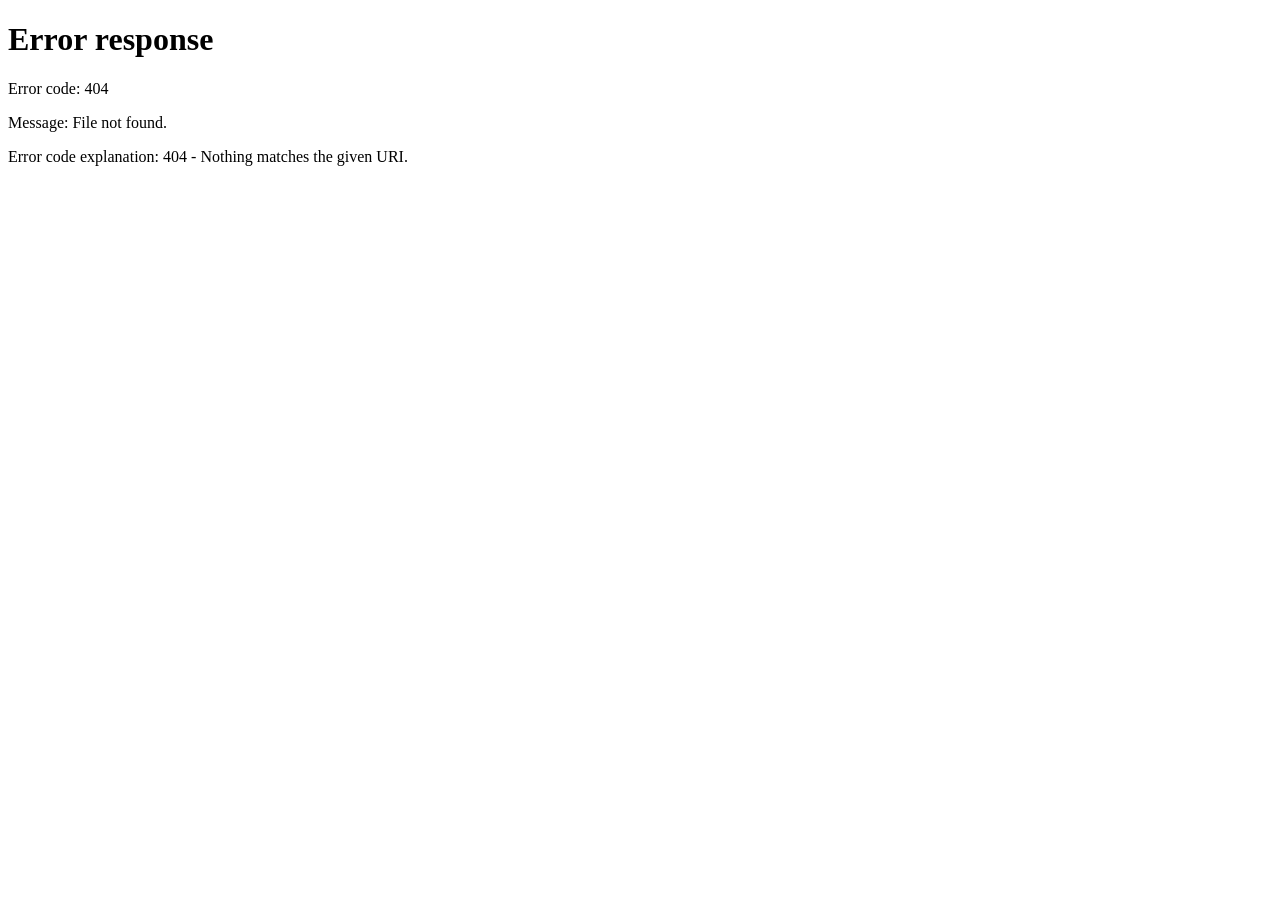
==== commit f4482840: "integrated farmer.html with backend" ====
--- a/frontend/farmer.html
+++ b/frontend/farmer.html
@@ -1,944 +1,2126 @@
-<!DOCTYPE html>
+<!doctype html>
 <html lang="en">
-<head>
-  <meta charset="UTF-8"/>
-  <meta name="viewport" content="width=device-width, initial-scale=1.0"/>
-  <title>FarmerConekt – Dashboard</title>
-  <link href="https://fonts.googleapis.com/css2?family=Sora:wght@400;500;600;700&family=DM+Mono:wght@400;500&display=swap" rel="stylesheet"/>
-
-<style>
-*, *::before, *::after { margin: 0; padding: 0; box-sizing: border-box; }
-
-:root {
-  --green-deep:   #1a3c2e;
-  --green-mid:    #2d6a4f;
-  --green-bright: #52b788;
-  --green-light:  #95d5b2;
-  --cream:        #f8f4ed;
-  --cream-dark:   #ede8df;
-  --brown:        #8b5e3c;
-  --yellow:       #f4a940;
-  --red:          #e05c5c;
-  --white:        #ffffff;
-  --text-dark:    #1a2e1f;
-  --text-mid:     #4a6358;
-  --text-light:   #7a9487;
-  --radius:       16px;
-  --radius-sm:    10px;
-  --shadow-sm:    0 2px 8px rgba(26,60,46,0.08);
-  --shadow-lg:    0 16px 48px rgba(26,60,46,0.20);
-}
-html, body { font-family: 'Sora', sans-serif; background: var(--cream); color: var(--text-dark); min-height: 100vh; }
-
-.mob-bar { display: none; position: fixed; top: 0; left: 0; right: 0; height: 56px; background: var(--green-deep); align-items: center; justify-content: space-between; padding: 0 16px; z-index: 200; }
-.mob-ham { background: none; border: none; color: var(--white); font-size: 24px; cursor: pointer; padding: 4px 8px; }
-.mob-title { font-size: 15px; font-weight: 700; color: var(--white); }
-.mob-overlay { display: none; position: fixed; inset: 0; background: rgba(0,0,0,0.45); z-index: 150; }
-.mob-overlay.show { display: block; }
-
-.sidebar { width: 260px; min-height: 100vh; background: var(--green-deep); display: flex; flex-direction: column; position: fixed; left: 0; top: 0; bottom: 0; z-index: 160; transition: transform 0.28s ease; }
-
-.sb-logo { padding: 24px 20px 18px; border-bottom: 1px solid rgba(255,255,255,0.08); display: flex; flex-direction: column; align-items: center; text-align: center; gap: 6px; }
-.logo-icon { width: 52px; height: 52px; background: var(--green-bright); border-radius: 14px; display: flex; align-items: center; justify-content: center; font-size: 26px; }
-.logo-name { font-size: 18px; font-weight: 700; letter-spacing: 1px; }
-.logo-w { color: var(--white); }
-.logo-g { color: var(--green-bright); }
-.logo-tag { font-size: 10px; color: rgba(255,255,255,0.4); line-height: 1.5; }
-
-.sb-profile { padding: 20px; border-bottom: 1px solid rgba(255,255,255,0.08); display: flex; flex-direction: column; align-items: center; text-align: center; gap: 8px; }
-.sb-avatar-wrap { width: 80px; height: 80px; border-radius: 50%; overflow: hidden; position: relative; cursor: pointer; background: rgba(255,255,255,0.08); border: 2px dashed rgba(255,255,255,0.25); transition: border-color 0.2s; flex-shrink: 0; }
-.sb-avatar-wrap:hover { border-color: var(--green-bright); }
-#avatar-img { width: 100%; height: 100%; object-fit: cover; border-radius: 50%; display: none; }
-.avatar-overlay { position: absolute; inset: 0; display: flex; flex-direction: column; align-items: center; justify-content: center; gap: 4px; font-size: 10px; font-weight: 600; color: rgba(255,255,255,0.5); text-align: center; padding: 8px; line-height: 1.3; }
-.avatar-overlay-icon { font-size: 20px; opacity: 0.5; }
-
-.sb-nav { flex: 1; padding: 16px 0; }
-.sb-nav-label { font-size: 10px; font-weight: 600; color: var(--text-light); letter-spacing: 1.5px; text-transform: uppercase; padding: 0 20px 8px; }
-.sb-item { display: flex; align-items: center; gap: 12px; padding: 11px 20px; color: rgba(255,255,255,0.6); font-size: 14px; font-weight: 500; text-decoration: none; border-left: 3px solid transparent; transition: all 0.2s; }
-.sb-item:hover { color: var(--white); background: rgba(255,255,255,0.05); }
-.sb-item.active { color: var(--green-bright); background: rgba(82,183,136,0.10); border-left-color: var(--green-bright); }
-.sb-icon { font-size: 17px; width: 20px; text-align: center; }
-.sb-footer { padding: 18px 20px; border-top: 1px solid rgba(255,255,255,0.08); }
-.sb-logout { background: none; border: none; color: rgba(255,255,255,0.45); font-size: 14px; font-family: inherit; cursor: pointer; width: 100%; text-align: left; transition: color 0.2s; }
-.sb-logout:hover { color: var(--red); }
-
-.main { margin-left: 260px; min-height: 100vh; display: flex; flex-direction: column; }
-.topbar { background: var(--white); padding: 16px 32px; border-bottom: 1px solid var(--cream-dark); position: sticky; top: 0; z-index: 50; }
-.topbar-title { font-size: 20px; font-weight: 700; color: var(--text-dark); }
-.topbar-sub { font-size: 13px; color: var(--text-light); margin-top: 2px; }
-.page-body { padding: 28px 32px; flex: 1; }
-
-.stats-row { display: grid; grid-template-columns: repeat(3, 1fr); gap: 16px; margin-bottom: 24px; }
-.stat-card { background: var(--white); border-radius: var(--radius); border: 1px solid var(--cream-dark); box-shadow: var(--shadow-sm); padding: 20px 24px; }
-.stat-label { font-size: 10px; font-weight: 600; color: var(--text-light); letter-spacing: 1px; text-transform: uppercase; margin-bottom: 8px; }
-.stat-val { font-size: 28px; font-weight: 700; color: var(--text-dark); font-family: 'DM Mono', monospace; margin-bottom: 4px; }
-.stat-sub { font-size: 12px; color: var(--green-bright); font-weight: 500; }
-
-.section-card { background: var(--white); border-radius: var(--radius); border: 1px solid var(--cream-dark); box-shadow: var(--shadow-sm); overflow: hidden; }
-.section-head { padding: 18px 22px; display: flex; align-items: center; justify-content: space-between; border-bottom: 1px solid var(--cream-dark); flex-wrap: wrap; gap: 12px; }
-.section-title { font-size: 15px; font-weight: 700; color: var(--text-dark); }
-.section-sub { font-size: 12px; color: var(--text-light); margin-top: 2px; }
-.btn-add-product { background: var(--green-mid); color: var(--white); border: none; border-radius: var(--radius-sm); padding: 10px 18px; font-size: 13px; font-weight: 600; cursor: pointer; font-family: inherit; white-space: nowrap; transition: background 0.2s; }
-.btn-add-product:hover { background: var(--green-deep); }
-
-.table-wrap { overflow-x: auto; }
-.product-table { width: 100%; border-collapse: collapse; min-width: 640px; }
-.product-table th { padding: 11px 18px; text-align: left; font-size: 11px; font-weight: 600; color: var(--text-light); text-transform: uppercase; letter-spacing: 0.8px; background: var(--cream); border-bottom: 1px solid var(--cream-dark); }
-.product-table td { padding: 14px 18px; font-size: 13px; color: var(--text-dark); border-bottom: 1px solid var(--cream-dark); vertical-align: middle; }
-.product-table tr:last-child td { border-bottom: none; }
-.product-table tr:hover td { background: #fafaf8; }
-.product-info { display: flex; align-items: center; gap: 12px; }
-.product-name { font-weight: 600; font-size: 13px; }
-.product-cat { font-size: 11px; color: var(--text-light); margin-top: 2px; }
-.prod-thumb { width: 46px; height: 46px; border-radius: 8px; object-fit: cover; flex-shrink: 0; display: block; }
-.prod-thumb-ph { width: 46px; height: 46px; border-radius: 8px; background: var(--cream-dark); flex-shrink: 0; }
-
-.status-badge { display: inline-flex; align-items: center; gap: 5px; padding: 4px 10px; border-radius: 20px; font-size: 11px; font-weight: 600; }
-.status-badge::before { content: ''; width: 5px; height: 5px; border-radius: 50%; }
-.b-avail { background: rgba(82,183,136,0.12); color: var(--green-mid); }
-.b-avail::before { background: var(--green-bright); }
-.b-low { background: rgba(244,169,64,0.12); color: var(--brown); }
-.b-low::before { background: var(--yellow); }
-.b-exp { background: rgba(224,92,92,0.12); color: var(--red); }
-.b-exp::before { background: var(--red); }
-.price-tag { font-family: 'DM Mono', monospace; font-size: 13px; font-weight: 500; color: var(--green-mid); }
-.qty-tag { font-family: 'DM Mono', monospace; font-size: 13px; }
-.date-ok { font-size: 12px; color: var(--text-mid); }
-.date-soon { font-size: 12px; color: var(--red); font-weight: 600; }
-.tbl-actions { display: flex; gap: 6px; }
-.tbl-btn { padding: 5px 12px; border-radius: 7px; border: 1px solid var(--cream-dark); background: var(--white); font-size: 12px; font-weight: 600; cursor: pointer; font-family: inherit; color: var(--text-mid); transition: all 0.2s; }
-.tbl-btn:hover { background: var(--cream); }
-.tbl-btn.del:hover { background: rgba(224,92,92,0.08); border-color: var(--red); color: var(--red); }
-
-.empty-state { padding: 60px 24px; text-align: center; }
-.empty-icon { font-size: 36px; opacity: 0.2; margin-bottom: 14px; }
-.empty-text { font-size: 16px; font-weight: 700; color: var(--text-mid); }
-.empty-sub { font-size: 13px; color: var(--text-light); margin-top: 8px; line-height: 1.5; }
-
-.mob-cards { display: none; }
-.mob-card { padding: 14px 16px; border-bottom: 1px solid var(--cream-dark); display: flex; gap: 12px; align-items: flex-start; }
-.mob-card:last-child { border-bottom: none; }
-.mob-card-thumb { width: 56px; height: 56px; border-radius: 8px; object-fit: cover; flex-shrink: 0; }
-.mob-card-ph { width: 56px; height: 56px; border-radius: 8px; background: var(--cream-dark); flex-shrink: 0; }
-.mob-card-body { flex: 1; min-width: 0; }
-.mob-card-name { font-size: 14px; font-weight: 700; color: var(--text-dark); }
-.mob-card-cat { font-size: 11px; color: var(--text-light); margin-top: 1px; }
-.mob-card-meta { display: flex; gap: 8px; flex-wrap: wrap; margin-top: 6px; }
-.mob-card-price { font-family: 'DM Mono', monospace; font-size: 12px; color: var(--green-mid); font-weight: 500; }
-.mob-card-dist { font-size: 11px; color: var(--text-mid); }
-.mob-card-acts { display: flex; gap: 6px; margin-top: 8px; }
-.mob-act-btn { padding: 5px 14px; font-size: 12px; font-weight: 600; border-radius: 7px; cursor: pointer; font-family: inherit; border: 1px solid var(--cream-dark); background: var(--white); color: var(--text-mid); transition: all 0.2s; }
-.mob-act-btn.del { color: var(--red); border-color: rgba(224,92,92,0.3); }
-
-.modal-overlay { position: fixed; inset: 0; background: rgba(26,60,46,0.55); backdrop-filter: blur(3px); z-index: 300; display: none; align-items: center; justify-content: center; padding: 16px; }
-.modal-overlay.open { display: flex; }
-.modal-box { background: var(--white); border-radius: 20px; width: 100%; max-width: 560px; max-height: 92vh; overflow-y: auto; box-shadow: var(--shadow-lg); display: flex; flex-direction: column; animation: popUp 0.25s ease; }
-@keyframes popUp { from { opacity: 0; transform: translateY(20px); } to { opacity: 1; transform: translateY(0); } }
-.modal-head { display: flex; align-items: center; justify-content: space-between; padding: 20px 24px 16px; border-bottom: 1px solid var(--cream-dark); position: sticky; top: 0; background: var(--white); z-index: 1; }
-.modal-title { font-size: 17px; font-weight: 700; color: var(--text-dark); }
-.modal-close { width: 32px; height: 32px; border-radius: 8px; border: none; background: var(--cream); font-size: 15px; cursor: pointer; color: var(--text-mid); display: flex; align-items: center; justify-content: center; transition: background 0.2s; }
-.modal-close:hover { background: var(--cream-dark); }
-.modal-body { padding: 20px 24px; flex: 1; }
-.form-row { display: grid; grid-template-columns: 1fr 1fr; gap: 14px; }
-.form-group { margin-bottom: 16px; }
-.form-label { display: block; font-size: 13px; font-weight: 600; color: var(--text-mid); margin-bottom: 6px; }
-.req { color: var(--red); margin-left: 2px; }
-.form-hint-inline { font-size: 11px; color: var(--text-light); font-weight: 400; margin-left: 4px; }
-.form-input { width: 100%; padding: 10px 13px; border: 1px solid var(--cream-dark); border-radius: var(--radius-sm); font-size: 14px; font-family: inherit; color: var(--text-dark); background: var(--white); outline: none; transition: all 0.2s; }
-.form-input:focus { border-color: var(--green-bright); box-shadow: 0 0 0 3px rgba(82,183,136,0.15); }
-.form-textarea { resize: vertical; min-height: 78px; }
-.form-hint { font-size: 11px; color: var(--text-light); margin-top: 4px; }
-
-.crop-box { width: 100%; min-height: 110px; border: 2px dashed var(--cream-dark); border-radius: var(--radius-sm); background: var(--cream); display: flex; flex-direction: column; align-items: center; justify-content: center; position: relative; overflow: hidden; cursor: pointer; transition: border-color 0.2s; }
-.crop-box:hover { border-color: var(--green-bright); }
-.crop-hint { display: flex; flex-direction: column; align-items: center; gap: 6px; pointer-events: none; }
-.crop-icon { font-size: 28px; opacity: 0.4; }
-.crop-label { font-size: 13px; font-weight: 600; color: var(--text-mid); }
-.crop-sub { font-size: 11px; color: var(--text-light); }
-.crop-preview { width: 100%; height: 150px; object-fit: cover; border-radius: calc(var(--radius-sm) - 2px); display: none; }
-.crop-change { position: absolute; top: 8px; right: 8px; background: rgba(26,60,46,0.72); color: var(--white); border: none; border-radius: 6px; padding: 4px 10px; font-size: 11px; font-weight: 600; cursor: pointer; font-family: inherit; display: none; transition: background 0.2s; }
-.crop-change:hover { background: var(--red); }
-
-.modal-foot { display: flex; gap: 10px; justify-content: flex-end; padding: 14px 24px 20px; border-top: 1px solid var(--cream-dark); position: sticky; bottom: 0; background: var(--white); z-index: 1; }
-.btn-cancel { padding: 10px 20px; border-radius: var(--radius-sm); border: 1px solid var(--cream-dark); background: var(--white); font-size: 14px; font-weight: 600; font-family: inherit; color: var(--text-mid); cursor: pointer; transition: background 0.2s; }
-.btn-cancel:hover { background: var(--cream); }
-.btn-save { padding: 10px 26px; border-radius: var(--radius-sm); border: none; background: var(--green-mid); color: var(--white); font-size: 14px; font-weight: 600; font-family: inherit; cursor: pointer; transition: background 0.2s; }
-.btn-save:hover { background: var(--green-deep); }
-.btn-save:active { transform: scale(0.98); }
-
-.toast { position: fixed; bottom: 28px; right: 24px; background: var(--green-deep); color: var(--white); padding: 13px 20px; border-radius: var(--radius); font-size: 14px; font-weight: 500; box-shadow: var(--shadow-lg); z-index: 9999; transform: translateY(80px); opacity: 0; max-width: 300px; transition: all 0.32s cubic-bezier(0.34,1.56,0.64,1); }
-.toast.show { transform: translateY(0); opacity: 1; }
-
-.profile-page { display: none; padding: 28px 32px; flex: 1; }
-.profile-card { background: var(--white); border-radius: var(--radius); border: 1px solid var(--cream-dark); box-shadow: var(--shadow-sm); max-width: 520px; overflow: hidden; }
-.profile-card-head { background: var(--green-deep); padding: 28px 28px 20px; display: flex; flex-direction: column; align-items: center; gap: 10px; }
-.prof-avatar-wrap { width: 96px; height: 96px; border-radius: 50%; overflow: hidden; position: relative; cursor: pointer; background: rgba(255,255,255,0.1); border: 2px dashed rgba(255,255,255,0.3); transition: border-color 0.2s; flex-shrink: 0; }
-.prof-avatar-wrap:hover { border-color: var(--green-bright); }
-#prof-avatar-img { width: 100%; height: 100%; object-fit: cover; border-radius: 50%; display: none; }
-.prof-avatar-overlay { position: absolute; inset: 0; display: flex; flex-direction: column; align-items: center; justify-content: center; gap: 4px; font-size: 10px; font-weight: 600; color: rgba(255,255,255,0.5); text-align: center; padding: 8px; line-height: 1.3; }
-.prof-overlay-icon { font-size: 22px; opacity: 0.5; }
-.prof-head-hint { font-size: 11px; color: rgba(255,255,255,0.35); }
-.profile-card-body { padding: 24px 28px; }
-.prof-save-row { display: flex; justify-content: space-between; align-items: center; margin-top: 8px; gap: 10px; }
-.prof-save-btn { background: var(--green-mid); color: var(--white); border: none; border-radius: var(--radius-sm); padding: 10px 26px; font-size: 14px; font-weight: 600; cursor: pointer; font-family: inherit; transition: background 0.2s; }
-.prof-save-btn:hover { background: var(--green-deep); }
-
-/* PLANTING PLANS PAGE*/
-.plans-page { display: none; padding: 28px 32px; flex: 1; }
-.season-banner { border-radius: var(--radius); padding: 20px 24px; margin-bottom: 24px; display: flex; align-items: center; gap: 16px; }
-.season-banner.season-a { background: linear-gradient(135deg, #1a3c2e 0%, #2d6a4f 100%); }
-.season-banner.season-b { background: linear-gradient(135deg, #8b5e3c 0%, #c4854a 100%); }
-.season-banner.season-c { background: linear-gradient(135deg, #2d5a8e 0%, #3a7bd5 100%); }
-.season-banner-icon { font-size: 42px; flex-shrink: 0; }
-.season-banner-title { font-size: 18px; font-weight: 700; color: var(--white); }
-.season-banner-desc { font-size: 13px; color: rgba(255,255,255,0.75); margin-top: 4px; line-height: 1.5; }
-.season-banner-months { display: inline-block; background: rgba(255,255,255,0.18); color: var(--white); font-size: 11px; font-weight: 600; padding: 3px 10px; border-radius: 20px; margin-top: 8px; }
-
-.plans-grid { display: grid; grid-template-columns: repeat(auto-fill, minmax(280px, 1fr)); gap: 16px; }
-
-.plan-card { background: var(--white); border-radius: var(--radius); border: 1px solid var(--cream-dark); box-shadow: var(--shadow-sm); overflow: hidden; transition: box-shadow 0.2s, transform 0.2s; }
-.plan-card:hover { box-shadow: var(--shadow-lg); transform: translateY(-2px); }
-
-.plan-card-head { padding: 16px 18px 14px; border-bottom: 1px solid var(--cream-dark); }
-.plan-crop-name { font-size: 15px; font-weight: 700; color: var(--text-dark); }
-.plan-crop-cat { font-size: 11px; color: var(--text-light); margin-top: 2px; }
-
-.plan-card-body { padding: 14px 18px; }
-.plan-row { display: flex; align-items: flex-start; gap: 10px; margin-bottom: 10px; }
-.plan-row:last-child { margin-bottom: 0; }
-.plan-row-icon { font-size: 14px; margin-top: 1px; flex-shrink: 0; width: 18px; text-align: center; }
-.plan-row-label { font-size: 11px; font-weight: 600; color: var(--text-light); letter-spacing: 0.5px; text-transform: uppercase; margin-bottom: 2px; }
-.plan-row-value { font-size: 13px; color: var(--text-dark); font-weight: 500; }
-/*END PLANTING PLANS*/
-
-@media (max-width: 900px) { .stats-row { grid-template-columns: repeat(2, 1fr); } }
-@media (max-width: 768px) {
-  .mob-bar { display: flex; }
-  .sidebar { transform: translateX(-100%); }
-  .sidebar.open { transform: translateX(0); }
-  .main { margin-left: 0; padding-top: 56px; }
-  .topbar { display: none; }
-  .page-body { padding: 20px 14px; }
-  .stats-row { grid-template-columns: 1fr 1fr; gap: 10px; margin-bottom: 16px; }
-  .stat-card { padding: 14px 16px; }
-  .stat-val { font-size: 22px; }
-  .section-head { padding: 14px 16px; }
-  .btn-add-product { width: 100%; text-align: center; }
-  .table-wrap { display: none; }
-  .mob-cards { display: block; }
-  .form-row { grid-template-columns: 1fr; }
-  .modal-overlay { align-items: flex-end; padding: 0; }
-  .modal-box { border-radius: 20px 20px 0 0; max-height: 90vh; animation: sheetUp 0.28s ease; }
-  @keyframes sheetUp { from { transform: translateY(100%); } to { transform: translateY(0); } }
-  .toast { left: 14px; right: 14px; max-width: none; bottom: 16px; }
-  .plans-page { padding: 20px 14px; }
-  .plans-grid { grid-template-columns: 1fr; }
-  .season-banner { flex-direction: column; text-align: center; }
-}
-@media (max-width: 480px) {
-  .stats-row { grid-template-columns: 1fr; }
-  .modal-body, .modal-head, .modal-foot { padding-left: 16px; padding-right: 16px; }
-}
-</style>
-</head>
-<body>
-<div class="mob-bar" id="mob-bar">
-  <button class="mob-ham" onclick="toggleDrawer()">&#9776;</button>
-  <span class="mob-title">FarmerConekt</span>
-</div>
-<div class="mob-overlay" id="mob-overlay" onclick="closeDrawer()"></div>
-
-<aside class="sidebar" id="sidebar">
-
-  <div class="sb-logo">
-    <div class="logo-icon">🌿</div>
-    <div class="logo-name"><span class="logo-w">FARMER</span><span class="logo-g"> CONEKT</span></div>
-    <div class="logo-tag">Connecting farmers and buyers</div>
-  </div>
-  <div class="sb-profile">
-    <div class="sb-avatar-wrap" onclick="document.getElementById('avatar-input').click()" title="Upload profile photo">
-      <img id="avatar-img" src="" alt="Profile photo"/>
-      <div class="avatar-overlay" id="avatar-overlay">
-        <div class="avatar-overlay-icon">📷</div>
-        Upload photo
+  <head>
+    <meta charset="UTF-8" />
+    <meta name="viewport" content="width=device-width, initial-scale=1.0" />
+    <title>FarmerConekt – Dashboard</title>
+    <link
+      href="https://fonts.googleapis.com/css2?family=Sora:wght@400;500;600;700&family=DM+Mono:wght@400;500&display=swap"
+      rel="stylesheet"
+    />
+
+    <style>
+      *,
+      *::before,
+      *::after {
+        margin: 0;
+        padding: 0;
+        box-sizing: border-box;
+      }
+
+      :root {
+        --green-deep: #1a3c2e;
+        --green-mid: #2d6a4f;
+        --green-bright: #52b788;
+        --green-light: #95d5b2;
+        --cream: #f8f4ed;
+        --cream-dark: #ede8df;
+        --brown: #8b5e3c;
+        --yellow: #f4a940;
+        --red: #e05c5c;
+        --white: #ffffff;
+        --text-dark: #1a2e1f;
+        --text-mid: #4a6358;
+        --text-light: #7a9487;
+        --radius: 16px;
+        --radius-sm: 10px;
+        --shadow-sm: 0 2px 8px rgba(26, 60, 46, 0.08);
+        --shadow-lg: 0 16px 48px rgba(26, 60, 46, 0.2);
+      }
+
+      html,
+      body {
+        font-family: "Sora", sans-serif;
+        background: var(--cream);
+        color: var(--text-dark);
+        min-height: 100vh;
+      }
+
+      /*Mobile to bar */
+      .mob-bar {
+        display: none;
+        position: fixed;
+        top: 0;
+        left: 0;
+        right: 0;
+        height: 56px;
+        background: var(--green-deep);
+        align-items: center;
+        justify-content: space-between;
+        padding: 0 16px;
+        z-index: 200;
+      }
+      .mob-ham {
+        background: none;
+        border: none;
+        color: var(--white);
+        font-size: 24px;
+        cursor: pointer;
+        padding: 4px 8px;
+      }
+      .mob-title {
+        font-size: 15px;
+        font-weight: 700;
+        color: var(--white);
+      }
+      .mob-overlay {
+        display: none;
+        position: fixed;
+        inset: 0;
+        background: rgba(0, 0, 0, 0.45);
+        z-index: 150;
+      }
+      .mob-overlay.show {
+        display: block;
+      }
+
+      /* SIDEBAR */
+      .sidebar {
+        width: 260px;
+        min-height: 100vh;
+        background: var(--green-deep);
+        display: flex;
+        flex-direction: column;
+        position: fixed;
+        left: 0;
+        top: 0;
+        bottom: 0;
+        z-index: 160;
+        transition: transform 0.28s ease;
+      }
+
+      .sb-logo {
+        padding: 24px 20px 18px;
+        border-bottom: 1px solid rgba(255, 255, 255, 0.08);
+        display: flex;
+        flex-direction: column;
+        align-items: center;
+        text-align: center;
+        gap: 6px;
+      }
+      .logo-icon {
+        width: 52px;
+        height: 52px;
+        background: var(--green-bright);
+        border-radius: 14px;
+        display: flex;
+        align-items: center;
+        justify-content: center;
+        font-size: 26px;
+      }
+      .logo-name {
+        font-size: 18px;
+        font-weight: 700;
+        letter-spacing: 1px;
+      }
+      .logo-w {
+        color: var(--white);
+      }
+      .logo-g {
+        color: var(--green-bright);
+      }
+      .logo-tag {
+        font-size: 10px;
+        color: rgba(255, 255, 255, 0.4);
+        line-height: 1.5;
+      }
+
+      /* Sidebar Profile*/
+      .sb-profile {
+        padding: 20px;
+        border-bottom: 1px solid rgba(255, 255, 255, 0.08);
+        display: flex;
+        flex-direction: column;
+        align-items: center;
+        text-align: center;
+        gap: 8px;
+      }
+      .sb-avatar-wrap {
+        width: 80px;
+        height: 80px;
+        border-radius: 50%;
+        overflow: hidden;
+        position: relative;
+        cursor: pointer;
+        background: rgba(255, 255, 255, 0.08);
+        border: 2px dashed rgba(255, 255, 255, 0.25);
+        transition: border-color 0.2s;
+        flex-shrink: 0;
+      }
+      .sb-avatar-wrap:hover {
+        border-color: var(--green-bright);
+      }
+      #avatar-img {
+        width: 100%;
+        height: 100%;
+        object-fit: cover;
+        border-radius: 50%;
+        display: none;
+      }
+      .avatar-overlay {
+        position: absolute;
+        inset: 0;
+        display: flex;
+        flex-direction: column;
+        align-items: center;
+        justify-content: center;
+        gap: 4px;
+        font-size: 10px;
+        font-weight: 600;
+        color: rgba(255, 255, 255, 0.5);
+        text-align: center;
+        padding: 8px;
+        line-height: 1.3;
+      }
+      .avatar-overlay-icon {
+        font-size: 20px;
+        opacity: 0.5;
+      }
+
+      /* Navigation */
+      .sb-nav {
+        flex: 1;
+        padding: 16px 0;
+      }
+      .sb-nav-label {
+        font-size: 10px;
+        font-weight: 600;
+        color: var(--text-light);
+        letter-spacing: 1.5px;
+        text-transform: uppercase;
+        padding: 0 20px 8px;
+      }
+      .sb-item {
+        display: flex;
+        align-items: center;
+        gap: 12px;
+        padding: 11px 20px;
+        color: rgba(255, 255, 255, 0.6);
+        font-size: 14px;
+        font-weight: 500;
+        text-decoration: none;
+        border-left: 3px solid transparent;
+        transition: all 0.2s;
+      }
+      .sb-item:hover {
+        color: var(--white);
+        background: rgba(255, 255, 255, 0.05);
+      }
+      .sb-item.active {
+        color: var(--green-bright);
+        background: rgba(82, 183, 136, 0.1);
+        border-left-color: var(--green-bright);
+      }
+      .sb-icon {
+        font-size: 17px;
+        width: 20px;
+        text-align: center;
+      }
+      .sb-footer {
+        padding: 18px 20px;
+        border-top: 1px solid rgba(255, 255, 255, 0.08);
+      }
+      .sb-logout {
+        background: none;
+        border: none;
+        color: rgba(255, 255, 255, 0.45);
+        font-size: 14px;
+        font-family: inherit;
+        cursor: pointer;
+        width: 100%;
+        text-align: left;
+        transition: color 0.2s;
+      }
+      .sb-logout:hover {
+        color: var(--red);
+      }
+
+      .main {
+        margin-left: 260px;
+        min-height: 100vh;
+        display: flex;
+        flex-direction: column;
+      }
+      .topbar {
+        background: var(--white);
+        padding: 16px 32px;
+        border-bottom: 1px solid var(--cream-dark);
+        position: sticky;
+        top: 0;
+        z-index: 50;
+      }
+      .topbar-title {
+        font-size: 20px;
+        font-weight: 700;
+        color: var(--text-dark);
+      }
+      .topbar-sub {
+        font-size: 13px;
+        color: var(--text-light);
+        margin-top: 2px;
+      }
+      .page-body {
+        padding: 28px 32px;
+        flex: 1;
+      }
+
+      /* STATS CARDS */
+      .stats-row {
+        display: grid;
+        grid-template-columns: repeat(3, 1fr);
+        gap: 16px;
+        margin-bottom: 24px;
+      }
+      .stat-card {
+        background: var(--white);
+        border-radius: var(--radius);
+        border: 1px solid var(--cream-dark);
+        box-shadow: var(--shadow-sm);
+        padding: 20px 24px;
+      }
+      .stat-label {
+        font-size: 10px;
+        font-weight: 600;
+        color: var(--text-light);
+        letter-spacing: 1px;
+        text-transform: uppercase;
+        margin-bottom: 8px;
+      }
+      .stat-val {
+        font-size: 28px;
+        font-weight: 700;
+        color: var(--text-dark);
+        font-family: "DM Mono", monospace;
+        margin-bottom: 4px;
+      }
+      .stat-sub {
+        font-size: 12px;
+        color: var(--green-bright);
+        font-weight: 500;
+      }
+
+      .section-card {
+        background: var(--white);
+        border-radius: var(--radius);
+        border: 1px solid var(--cream-dark);
+        box-shadow: var(--shadow-sm);
+        overflow: hidden;
+      }
+      .section-head {
+        padding: 18px 22px;
+        display: flex;
+        align-items: center;
+        justify-content: space-between;
+        border-bottom: 1px solid var(--cream-dark);
+        flex-wrap: wrap;
+        gap: 12px;
+      }
+      .section-title {
+        font-size: 15px;
+        font-weight: 700;
+        color: var(--text-dark);
+      }
+      .section-sub {
+        font-size: 12px;
+        color: var(--text-light);
+        margin-top: 2px;
+      }
+      .btn-add-product {
+        background: var(--green-mid);
+        color: var(--white);
+        border: none;
+        border-radius: var(--radius-sm);
+        padding: 10px 18px;
+        font-size: 13px;
+        font-weight: 600;
+        cursor: pointer;
+        font-family: inherit;
+        white-space: nowrap;
+        transition: background 0.2s;
+      }
+      .btn-add-product:hover {
+        background: var(--green-deep);
+      }
+
+      .table-wrap {
+        overflow-x: auto;
+      }
+      .product-table {
+        width: 100%;
+        border-collapse: collapse;
+        min-width: 640px;
+      }
+      .product-table th {
+        padding: 11px 18px;
+        text-align: left;
+        font-size: 11px;
+        font-weight: 600;
+        color: var(--text-light);
+        text-transform: uppercase;
+        letter-spacing: 0.8px;
+        background: var(--cream);
+        border-bottom: 1px solid var(--cream-dark);
+      }
+      .product-table td {
+        padding: 14px 18px;
+        font-size: 13px;
+        color: var(--text-dark);
+        border-bottom: 1px solid var(--cream-dark);
+        vertical-align: middle;
+      }
+      .product-table tr:last-child td {
+        border-bottom: none;
+      }
+      .product-table tr:hover td {
+        background: #fafaf8;
+      }
+      .product-info {
+        display: flex;
+        align-items: center;
+        gap: 12px;
+      }
+      .product-name {
+        font-weight: 600;
+        font-size: 13px;
+      }
+      .product-cat {
+        font-size: 11px;
+        color: var(--text-light);
+        margin-top: 2px;
+      }
+      .prod-thumb {
+        width: 46px;
+        height: 46px;
+        border-radius: 8px;
+        object-fit: cover;
+        flex-shrink: 0;
+        display: block;
+      }
+      .prod-thumb-ph {
+        width: 46px;
+        height: 46px;
+        border-radius: 8px;
+        background: var(--cream-dark);
+        flex-shrink: 0;
+      }
+
+      .status-badge {
+        display: inline-flex;
+        align-items: center;
+        gap: 5px;
+        padding: 4px 10px;
+        border-radius: 20px;
+        font-size: 11px;
+        font-weight: 600;
+      }
+      .status-badge::before {
+        content: "";
+        width: 5px;
+        height: 5px;
+        border-radius: 50%;
+      }
+      .b-avail {
+        background: rgba(82, 183, 136, 0.12);
+        color: var(--green-mid);
+      }
+      .b-avail::before {
+        background: var(--green-bright);
+      }
+      .b-low {
+        background: rgba(244, 169, 64, 0.12);
+        color: var(--brown);
+      }
+      .b-low::before {
+        background: var(--yellow);
+      }
+      .b-exp {
+        background: rgba(224, 92, 92, 0.12);
+        color: var(--red);
+      }
+      .b-exp::before {
+        background: var(--red);
+      }
+      .price-tag {
+        font-family: "DM Mono", monospace;
+        font-size: 13px;
+        font-weight: 500;
+        color: var(--green-mid);
+      }
+      .qty-tag {
+        font-family: "DM Mono", monospace;
+        font-size: 13px;
+      }
+      .date-ok {
+        font-size: 12px;
+        color: var(--text-mid);
+      }
+      .date-soon {
+        font-size: 12px;
+        color: var(--red);
+        font-weight: 600;
+      }
+      .tbl-actions {
+        display: flex;
+        gap: 6px;
+      }
+      .tbl-btn {
+        padding: 5px 12px;
+        border-radius: 7px;
+        border: 1px solid var(--cream-dark);
+        background: var(--white);
+        font-size: 12px;
+        font-weight: 600;
+        cursor: pointer;
+        font-family: inherit;
+        color: var(--text-mid);
+        transition: all 0.2s;
+      }
+      .tbl-btn:hover {
+        background: var(--cream);
+      }
+      .tbl-btn.del:hover {
+        background: rgba(224, 92, 92, 0.08);
+        border-color: var(--red);
+        color: var(--red);
+      }
+
+      .empty-state {
+        padding: 60px 24px;
+        text-align: center;
+      }
+      .empty-icon {
+        font-size: 36px;
+        opacity: 0.2;
+        margin-bottom: 14px;
+      }
+      .empty-text {
+        font-size: 16px;
+        font-weight: 700;
+        color: var(--text-mid);
+      }
+      .empty-sub {
+        font-size: 13px;
+        color: var(--text-light);
+        margin-top: 8px;
+        line-height: 1.5;
+      }
+
+      .mob-cards {
+        display: none;
+      }
+      .mob-card {
+        padding: 14px 16px;
+        border-bottom: 1px solid var(--cream-dark);
+        display: flex;
+        gap: 12px;
+        align-items: flex-start;
+      }
+      .mob-card:last-child {
+        border-bottom: none;
+      }
+      .mob-card-thumb {
+        width: 56px;
+        height: 56px;
+        border-radius: 8px;
+        object-fit: cover;
+        flex-shrink: 0;
+      }
+      .mob-card-ph {
+        width: 56px;
+        height: 56px;
+        border-radius: 8px;
+        background: var(--cream-dark);
+        flex-shrink: 0;
+      }
+      .mob-card-body {
+        flex: 1;
+        min-width: 0;
+      }
+      .mob-card-name {
+        font-size: 14px;
+        font-weight: 700;
+        color: var(--text-dark);
+      }
+      .mob-card-cat {
+        font-size: 11px;
+        color: var(--text-light);
+        margin-top: 1px;
+      }
+      .mob-card-meta {
+        display: flex;
+        gap: 8px;
+        flex-wrap: wrap;
+        margin-top: 6px;
+      }
+      .mob-card-price {
+        font-family: "DM Mono", monospace;
+        font-size: 12px;
+        color: var(--green-mid);
+        font-weight: 500;
+      }
+      .mob-card-dist {
+        font-size: 11px;
+        color: var(--text-mid);
+      }
+      .mob-card-acts {
+        display: flex;
+        gap: 6px;
+        margin-top: 8px;
+      }
+      .mob-act-btn {
+        padding: 5px 14px;
+        font-size: 12px;
+        font-weight: 600;
+        border-radius: 7px;
+        cursor: pointer;
+        font-family: inherit;
+        border: 1px solid var(--cream-dark);
+        background: var(--white);
+        color: var(--text-mid);
+        transition: all 0.2s;
+      }
+      .mob-act-btn.del {
+        color: var(--red);
+        border-color: rgba(224, 92, 92, 0.3);
+      }
+
+      .modal-overlay {
+        position: fixed;
+        inset: 0;
+        background: rgba(26, 60, 46, 0.55);
+        backdrop-filter: blur(3px);
+        z-index: 300;
+        display: none;
+        align-items: center;
+        justify-content: center;
+        padding: 16px;
+      }
+      .modal-overlay.open {
+        display: flex;
+      }
+      .modal-box {
+        background: var(--white);
+        border-radius: 20px;
+        width: 100%;
+        max-width: 560px;
+        max-height: 92vh;
+        overflow-y: auto;
+        box-shadow: var(--shadow-lg);
+        display: flex;
+        flex-direction: column;
+        animation: popUp 0.25s ease;
+      }
+      @keyframes popUp {
+        from {
+          opacity: 0;
+          transform: translateY(20px);
+        }
+        to {
+          opacity: 1;
+          transform: translateY(0);
+        }
+      }
+      .modal-head {
+        display: flex;
+        align-items: center;
+        justify-content: space-between;
+        padding: 20px 24px 16px;
+        border-bottom: 1px solid var(--cream-dark);
+        position: sticky;
+        top: 0;
+        background: var(--white);
+        z-index: 1;
+      }
+      .modal-title {
+        font-size: 17px;
+        font-weight: 700;
+        color: var(--text-dark);
+      }
+      .modal-close {
+        width: 32px;
+        height: 32px;
+        border-radius: 8px;
+        border: none;
+        background: var(--cream);
+        font-size: 15px;
+        cursor: pointer;
+        color: var(--text-mid);
+        display: flex;
+        align-items: center;
+        justify-content: center;
+        transition: background 0.2s;
+      }
+      .modal-close:hover {
+        background: var(--cream-dark);
+      }
+      .modal-body {
+        padding: 20px 24px;
+        flex: 1;
+      }
+      .form-row {
+        display: grid;
+        grid-template-columns: 1fr 1fr;
+        gap: 14px;
+      }
+      .form-group {
+        margin-bottom: 16px;
+      }
+      .form-label {
+        display: block;
+        font-size: 13px;
+        font-weight: 600;
+        color: var(--text-mid);
+        margin-bottom: 6px;
+      }
+      .req {
+        color: var(--red);
+        margin-left: 2px;
+      }
+      .form-hint-inline {
+        font-size: 11px;
+        color: var(--text-light);
+        font-weight: 400;
+        margin-left: 4px;
+      }
+      .form-input {
+        width: 100%;
+        padding: 10px 13px;
+        border: 1px solid var(--cream-dark);
+        border-radius: var(--radius-sm);
+        font-size: 14px;
+        font-family: inherit;
+        color: var(--text-dark);
+        background: var(--white);
+        outline: none;
+        transition: all 0.2s;
+      }
+      .form-input:focus {
+        border-color: var(--green-bright);
+        box-shadow: 0 0 0 3px rgba(82, 183, 136, 0.15);
+      }
+      .form-textarea {
+        resize: vertical;
+        min-height: 78px;
+      }
+      .form-hint {
+        font-size: 11px;
+        color: var(--text-light);
+        margin-top: 4px;
+      }
+
+      /*Crop photo upload box */
+      .crop-box {
+        width: 100%;
+        min-height: 110px;
+        border: 2px dashed var(--cream-dark);
+        border-radius: var(--radius-sm);
+        background: var(--cream);
+        display: flex;
+        flex-direction: column;
+        align-items: center;
+        justify-content: center;
+        position: relative;
+        overflow: hidden;
+        cursor: pointer;
+        transition: border-color 0.2s;
+      }
+      .crop-box:hover {
+        border-color: var(--green-bright);
+      }
+      .crop-hint {
+        display: flex;
+        flex-direction: column;
+        align-items: center;
+        gap: 6px;
+        pointer-events: none;
+      }
+      .crop-icon {
+        font-size: 28px;
+        opacity: 0.4;
+      }
+      .crop-label {
+        font-size: 13px;
+        font-weight: 600;
+        color: var(--text-mid);
+      }
+      .crop-sub {
+        font-size: 11px;
+        color: var(--text-light);
+      }
+      .crop-preview {
+        width: 100%;
+        height: 150px;
+        object-fit: cover;
+        border-radius: calc(var(--radius-sm) - 2px);
+        display: none;
+      }
+      .crop-change {
+        position: absolute;
+        top: 8px;
+        right: 8px;
+        background: rgba(26, 60, 46, 0.72);
+        color: var(--white);
+        border: none;
+        border-radius: 6px;
+        padding: 4px 10px;
+        font-size: 11px;
+        font-weight: 600;
+        cursor: pointer;
+        font-family: inherit;
+        display: none;
+        transition: background 0.2s;
+      }
+      .crop-change:hover {
+        background: var(--red);
+      }
+
+      .modal-foot {
+        display: flex;
+        gap: 10px;
+        justify-content: flex-end;
+        padding: 14px 24px 20px;
+        border-top: 1px solid var(--cream-dark);
+        position: sticky;
+        bottom: 0;
+        background: var(--white);
+        z-index: 1;
+      }
+      .btn-cancel {
+        padding: 10px 20px;
+        border-radius: var(--radius-sm);
+        border: 1px solid var(--cream-dark);
+        background: var(--white);
+        font-size: 14px;
+        font-weight: 600;
+        font-family: inherit;
+        color: var(--text-mid);
+        cursor: pointer;
+        transition: background 0.2s;
+      }
+      .btn-cancel:hover {
+        background: var(--cream);
+      }
+      .btn-save {
+        padding: 10px 26px;
+        border-radius: var(--radius-sm);
+        border: none;
+        background: var(--green-mid);
+        color: var(--white);
+        font-size: 14px;
+        font-weight: 600;
+        font-family: inherit;
+        cursor: pointer;
+        transition: background 0.2s;
+      }
+      .btn-save:hover {
+        background: var(--green-deep);
+      }
+      .btn-save:active {
+        transform: scale(0.98);
+      }
+
+      .toast {
+        position: fixed;
+        bottom: 28px;
+        right: 24px;
+        background: var(--green-deep);
+        color: var(--white);
+        padding: 13px 20px;
+        border-radius: var(--radius);
+        font-size: 14px;
+        font-weight: 500;
+        box-shadow: var(--shadow-lg);
+        z-index: 9999;
+        transform: translateY(80px);
+        opacity: 0;
+        max-width: 300px;
+        transition: all 0.32s cubic-bezier(0.34, 1.56, 0.64, 1);
+      }
+      .toast.show {
+        transform: translateY(0);
+        opacity: 1;
+      }
+
+      /* My profile page */
+      .profile-page {
+        display: none;
+        padding: 28px 32px;
+        flex: 1;
+      }
+      .profile-card {
+        background: var(--white);
+        border-radius: var(--radius);
+        border: 1px solid var(--cream-dark);
+        box-shadow: var(--shadow-sm);
+        max-width: 520px;
+        overflow: hidden;
+      }
+      .profile-card-head {
+        background: var(--green-deep);
+        padding: 28px 28px 20px;
+        display: flex;
+        flex-direction: column;
+        align-items: center;
+        gap: 10px;
+      }
+      .prof-avatar-wrap {
+        width: 96px;
+        height: 96px;
+        border-radius: 50%;
+        overflow: hidden;
+        position: relative;
+        cursor: pointer;
+        background: rgba(255, 255, 255, 0.1);
+        border: 2px dashed rgba(255, 255, 255, 0.3);
+        transition: border-color 0.2s;
+        flex-shrink: 0;
+      }
+      .prof-avatar-wrap:hover {
+        border-color: var(--green-bright);
+      }
+      #prof-avatar-img {
+        width: 100%;
+        height: 100%;
+        object-fit: cover;
+        border-radius: 50%;
+        display: none;
+      }
+      .prof-avatar-overlay {
+        position: absolute;
+        inset: 0;
+        display: flex;
+        flex-direction: column;
+        align-items: center;
+        justify-content: center;
+        gap: 4px;
+        font-size: 10px;
+        font-weight: 600;
+        color: rgba(255, 255, 255, 0.5);
+        text-align: center;
+        padding: 8px;
+        line-height: 1.3;
+      }
+      .prof-overlay-icon {
+        font-size: 22px;
+        opacity: 0.5;
+      }
+      .prof-head-hint {
+        font-size: 11px;
+        color: rgba(255, 255, 255, 0.35);
+      }
+      .profile-card-body {
+        padding: 24px 28px;
+      }
+      .prof-save-row {
+        display: flex;
+        justify-content: space-between;
+        align-items: center;
+        margin-top: 8px;
+        gap: 10px;
+      }
+      .prof-save-btn {
+        background: var(--green-mid);
+        color: var(--white);
+        border: none;
+        border-radius: var(--radius-sm);
+        padding: 10px 26px;
+        font-size: 14px;
+        font-weight: 600;
+        cursor: pointer;
+        font-family: inherit;
+        transition: background 0.2s;
+      }
+      .prof-save-btn:hover {
+        background: var(--green-deep);
+      }
+
+      @media (max-width: 900px) {
+        .stats-row {
+          grid-template-columns: repeat(2, 1fr);
+        }
+      }
+      @media (max-width: 768px) {
+        .mob-bar {
+          display: flex;
+        }
+        .sidebar {
+          transform: translateX(-100%);
+        }
+        .sidebar.open {
+          transform: translateX(0);
+        }
+        .main {
+          margin-left: 0;
+          padding-top: 56px;
+        }
+        .topbar {
+          display: none;
+        }
+        .page-body {
+          padding: 20px 14px;
+        }
+        .stats-row {
+          grid-template-columns: 1fr 1fr;
+          gap: 10px;
+          margin-bottom: 16px;
+        }
+        .stat-card {
+          padding: 14px 16px;
+        }
+        .stat-val {
+          font-size: 22px;
+        }
+        .section-head {
+          padding: 14px 16px;
+        }
+        .btn-add-product {
+          width: 100%;
+          text-align: center;
+        }
+        .table-wrap {
+          display: none;
+        }
+        .mob-cards {
+          display: block;
+        }
+        .form-row {
+          grid-template-columns: 1fr;
+        }
+        .modal-overlay {
+          align-items: flex-end;
+          padding: 0;
+        }
+        .modal-box {
+          border-radius: 20px 20px 0 0;
+          max-height: 90vh;
+          animation: sheetUp 0.28s ease;
+        }
+        @keyframes sheetUp {
+          from {
+            transform: translateY(100%);
+          }
+          to {
+            transform: translateY(0);
+          }
+        }
+        .toast {
+          left: 14px;
+          right: 14px;
+          max-width: none;
+          bottom: 16px;
+        }
+      }
+      @media (max-width: 480px) {
+        .stats-row {
+          grid-template-columns: 1fr;
+        }
+        .modal-body,
+        .modal-head,
+        .modal-foot {
+          padding-left: 16px;
+          padding-right: 16px;
+        }
+      }
+    </style>
+  </head>
+  <body>
+    <!-- MOBILE TOP BAR -->
+    <div class="mob-bar" id="mob-bar">
+      <button class="mob-ham" onclick="toggleDrawer()">&#9776;</button>
+      <span class="mob-title">FarmerConekt</span>
+    </div>
+    <div class="mob-overlay" id="mob-overlay" onclick="closeDrawer()"></div>
+
+    <!-- SIDEBAR -->
+    <aside class="sidebar" id="sidebar">
+      <div class="sb-logo">
+        <div class="logo-icon">🌿</div>
+        <div class="logo-name">
+          <span class="logo-w">FARMER</span><span class="logo-g"> CONEKT</span>
+        </div>
+        <div class="logo-tag">Connecting farmers and buyers</div>
       </div>
-    </div>
-    <input type="file" id="avatar-input" accept="image/*" onchange="previewAvatar(event)" style="display:none"/>
-    <div id="sidebar-farmer-name" style="font-size:13px;font-weight:600;color:var(--white);min-height:18px;"></div>
-  </div>
-
-  <nav class="sb-nav">
-    <div class="sb-nav-label">Main Menu</div>
-    <a class="sb-item active" href="#" onclick="openDashboard(event)">
-      <span class="sb-icon">&#9781;</span> Dashboard
-    </a>
-    <a class="sb-item" href="#" onclick="openPlans(event)">
-      <span class="sb-icon">&#127807;</span> Planting Plans
-    </a>
-    <a class="sb-item" href="#" onclick="comingSoon(event,'Orders &amp; Payments')">
-      <span class="sb-icon">&#9635;</span> Orders &amp; Payments
-    </a>
-    <div class="sb-nav-label" style="margin-top:14px">Account</div>
-    <a class="sb-item" href="#" onclick="openProfile(event)">
-      <span class="sb-icon">&#128100;</span> My Profile
-    </a>
-  </nav>
-
-  <div class="sb-footer">
-    <button class="sb-logout" onclick="confirmLogout()">Log Out</button>
-  </div>
-
-</aside>
-<main class="main">
-
-  <div class="topbar">
-    <div>
-      <h2 class="topbar-title" id="topbar-title">Farmer Dashboard</h2>
-      <p class="topbar-sub" id="topbar-sub">Manage your product listings</p>
-    </div>
-  </div>
-  <div class="page-body" id="page-dashboard">
-
-    <div class="stats-row">
-      <div class="stat-card">
-        <div class="stat-label">CROPS LISTED</div>
-        <div class="stat-val" id="stat-crops">0</div>
-        <div class="stat-sub">active listings</div>
-      </div>
-      <div class="stat-card">
-        <div class="stat-label">ORDERS RECEIVED</div>
-        <div class="stat-val" id="stat-orders">0</div>
-        <div class="stat-sub">total orders</div>
-      </div>
-      <div class="stat-card">
-        <div class="stat-label">TOTAL REVENUE</div>
-        <div class="stat-val" id="stat-revenue">0 RWF</div>
-        <div class="stat-sub">from all orders</div>
-      </div>
-    </div>
-
-    <div class="section-card" style="margin-bottom:24px;">
-      <div id="season-widget-inner"></div>
-    </div>
-
-    <div class="section-card">
-      <div class="section-head">
-        <div>
-          <div class="section-title">My Products</div>
-          <div class="section-sub">All your crop listings visible to buyers</div>
-        </div>
-        <button class="btn-add-product" onclick="openModal()">+ Add New Product</button>
-      </div>
-      <div class="table-wrap">
-        <table class="product-table">
-          <thead>
-            <tr>
-              <th>Product</th><th>Price / Unit</th><th>Qty</th><th>Status</th>
-              <th>District</th><th>Harvest</th><th>Expiry</th><th>Actions</th>
-            </tr>
-          </thead>
-          <tbody id="products-tbody"></tbody>
-        </table>
-      </div>
-      <div class="mob-cards" id="mob-cards"></div>
-    </div>
-
-  </div>
-  <!-- PLANTING PLANS PAGE -->
-  <div class="plans-page" id="page-plans">
-
-    <div id="season-banner-area"></div>
-    <div class="plans-grid" id="plans-grid"></div>
-
-  </div>
-  <div class="profile-page" id="page-profile">
-    <div class="profile-card">
-
-      <div class="profile-card-head">
-        <div class="prof-avatar-wrap" onclick="document.getElementById('prof-avatar-input').click()">
-          <img id="prof-avatar-img" src="" alt="Profile photo"/>
-          <div class="prof-avatar-overlay" id="prof-avatar-overlay">
-            <div class="prof-overlay-icon">📷</div>
+
+      <!-- Photo upload only – name/location live in My Profile -->
+      <div class="sb-profile">
+        <div
+          class="sb-avatar-wrap"
+          onclick="document.getElementById('avatar-input').click()"
+          title="Upload profile photo"
+        >
+          <img id="avatar-img" src="" alt="Profile photo" />
+          <div class="avatar-overlay" id="avatar-overlay">
+            <div class="avatar-overlay-icon">📷</div>
             Upload photo
           </div>
         </div>
-        <input type="file" id="prof-avatar-input" accept="image/*" onchange="previewProfileAvatar(event)" style="display:none"/>
-        <div class="prof-head-hint">Click the circle to upload your photo</div>
+        <input
+          type="file"
+          id="avatar-input"
+          accept="image/*"
+          onchange="previewAvatar(event)"
+          style="display: none"
+        />
+        <!-- Shows the farm name entered in My Profile -->
+        <div
+          id="sidebar-farmer-name"
+          style="
+            font-size: 13px;
+            font-weight: 600;
+            color: var(--white);
+            min-height: 18px;
+          "
+        ></div>
       </div>
 
-      <div class="profile-card-body">
-        <div class="form-group">
-          <label class="form-label">District</label>
-          <input class="form-input" id="prof-district" type="text" placeholder="e.g. Musanze"/>
+      <nav class="sb-nav">
+        <div class="sb-nav-label">Main Menu</div>
+        <a class="sb-item active" href="#" onclick="openDashboard(event)">
+          <span class="sb-icon">&#9781;</span> Dashboard
+        </a>
+        <a class="sb-item" href="#" onclick="comingSoon(event, 'Orders')">
+          <span class="sb-icon">&#9635;</span> Orders
+        </a>
+        <a class="sb-item" href="#" onclick="comingSoon(event, 'Payments')">
+          <span class="sb-icon">&#9672;</span> Payments
+        </a>
+        <div class="sb-nav-label" style="margin-top: 14px">Account</div>
+        <a class="sb-item" href="#" onclick="openProfile(event)">
+          <span class="sb-icon">&#128100;</span> My Profile
+        </a>
+      </nav>
+
+      <div class="sb-footer">
+        <button class="sb-logout" onclick="confirmLogout()">Log Out</button>
+      </div>
+    </aside>
+
+    <!-- MAIN -->
+    <main class="main">
+      <div class="topbar">
+        <div>
+          <h2 class="topbar-title" id="topbar-title">Farmer Dashboard</h2>
+          <p class="topbar-sub" id="topbar-sub">Manage your product listings</p>
         </div>
-        <div class="form-row">
-          <div class="form-group">
-            <label class="form-label">Full Name</label>
-            <input class="form-input" id="prof-fullname" type="text" placeholder="e.g. Jean Baptiste"/>
+      </div>
+
+      <!-- DASHBOARD VIEW -->
+      <div class="page-body" id="page-dashboard">
+        <div class="stats-row">
+          <div class="stat-card">
+            <div class="stat-label">CROPS LISTED</div>
+            <div class="stat-val" id="stat-crops">0</div>
+            <div class="stat-sub">active listings</div>
           </div>
-          <div class="form-group">
-            <label class="form-label">Phone Number</label>
-            <input class="form-input" id="prof-phone" type="tel" placeholder="e.g. 0780 000 000"/>
+          <div class="stat-card">
+            <div class="stat-label">ORDERS RECEIVED</div>
+            <div class="stat-val" id="stat-orders">0</div>
+            <div class="stat-sub">total orders</div>
+          </div>
+          <div class="stat-card">
+            <div class="stat-label">TOTAL REVENUE</div>
+            <div class="stat-val" id="stat-revenue">0 RWF</div>
+            <div class="stat-sub">from all orders</div>
           </div>
         </div>
-        <div class="form-group">
-          <label class="form-label">About Your Farm</label>
-          <textarea class="form-input form-textarea" id="prof-bio" placeholder="Tell buyers about your farm, what you grow, your farming methods..."></textarea>
-        </div>
-        <div class="prof-save-row">
-          <button onclick="openDashboard(event)" style="display:flex;align-items:center;gap:6px;background:none;border:1px solid var(--cream-dark);border-radius:var(--radius-sm);color:var(--text-mid);font-size:14px;font-weight:600;font-family:inherit;cursor:pointer;padding:10px 20px;transition:background 0.2s;" onmouseover="this.style.background='var(--cream)'" onmouseout="this.style.background='none'">
-            &#8592; Back
-          </button>
-          <button class="prof-save-btn" onclick="saveProfile()">Save Profile</button>
+
+        <div class="section-card">
+          <div class="section-head">
+            <div>
+              <div class="section-title">My Products</div>
+              <div class="section-sub">
+                All your crop listings visible to buyers
+              </div>
+            </div>
+            <button class="btn-add-product" onclick="openModal()">
+              + Add New Product
+            </button>
+          </div>
+          <div class="table-wrap">
+            <table class="product-table">
+              <thead>
+                <tr>
+                  <th>Product</th>
+                  <th>Price / Unit</th>
+                  <th>Qty</th>
+                  <th>Status</th>
+                  <th>District</th>
+                  <th>Harvest</th>
+                  <th>Expiry</th>
+                  <th>Actions</th>
+                </tr>
+              </thead>
+              <tbody id="products-tbody"></tbody>
+            </table>
+          </div>
+          <div class="mob-cards" id="mob-cards"></div>
         </div>
       </div>
 
-    </div>
-  </div>
-
-</main>
-<div class="modal-overlay" id="modal-overlay" onclick="overlayClick(event)">
-  <div class="modal-box" id="modal-box">
-
-    <div class="modal-head">
-      <span class="modal-title" id="modal-title">Add New Product</span>
-      <button class="modal-close" onclick="closeModal()">&#10005;</button>
-    </div>
-    <div class="modal-body">
-
-      <div class="form-row">
-        <div class="form-group">
-          <label class="form-label">Product Name <span class="req">*</span></label>
-          <input class="form-input" id="inp-name" type="text" placeholder="e.g. Tomatoes"/>
-        </div>
-        <div class="form-group">
-          <label class="form-label">Category <span class="req">*</span></label>
-          <select class="form-input" id="inp-category">
-            <option value="">Select category</option>
-            <option>Vegetables</option><option>Fruits</option><option>Grains</option>
-            <option>Legumes</option><option>Tubers</option><option>Other</option>
-          </select>
+      <!-- MY PROFILE VIEW -->
+      <div class="profile-page" id="page-profile">
+        <div class="profile-card">
+          <div class="profile-card-head">
+            <div
+              class="prof-avatar-wrap"
+              onclick="document.getElementById('prof-avatar-input').click()"
+            >
+              <img id="prof-avatar-img" src="" alt="Profile photo" />
+              <div class="prof-avatar-overlay" id="prof-avatar-overlay">
+                <div class="prof-overlay-icon">📷</div>
+                Upload photo
+              </div>
+            </div>
+            <input
+              type="file"
+              id="prof-avatar-input"
+              accept="image/*"
+              onchange="previewProfileAvatar(event)"
+              style="display: none"
+            />
+            <div class="prof-head-hint">
+              Click the circle to upload your photo
+            </div>
+          </div>
+
+          <div class="profile-card-body">
+            <div class="form-group">
+              <label class="form-label">District</label>
+              <input
+                class="form-input"
+                id="prof-district"
+                type="text"
+                placeholder="e.g. Musanze"
+              />
+            </div>
+            <div class="form-row">
+              <div class="form-group">
+                <label class="form-label">Full Name</label>
+                <input
+                  class="form-input"
+                  id="prof-fullname"
+                  type="text"
+                  placeholder="e.g. Jean Baptiste"
+                />
+              </div>
+              <div class="form-group">
+                <label class="form-label">Phone Number</label>
+                <input
+                  class="form-input"
+                  id="prof-phone"
+                  type="tel"
+                  placeholder="e.g. 0780 000 000"
+                />
+              </div>
+            </div>
+            <div class="form-group">
+              <label class="form-label">About Your Farm</label>
+              <textarea
+                class="form-input form-textarea"
+                id="prof-bio"
+                placeholder="Tell buyers about your farm, what you grow, your farming methods..."
+              ></textarea>
+            </div>
+            <div class="prof-save-row">
+              <button
+                onclick="openDashboard(event)"
+                style="
+                  display: flex;
+                  align-items: center;
+                  gap: 6px;
+                  background: none;
+                  border: 1px solid var(--cream-dark);
+                  border-radius: var(--radius-sm);
+                  color: var(--text-mid);
+                  font-size: 14px;
+                  font-weight: 600;
+                  font-family: inherit;
+                  cursor: pointer;
+                  padding: 10px 20px;
+                  transition: background 0.2s;
+                "
+                onmouseover="this.style.background = 'var(--cream)'"
+                onmouseout="this.style.background = 'none'"
+              >
+                &#8592; Back
+              </button>
+              <button class="prof-save-btn" onclick="saveProfile()">
+                Save Profile
+              </button>
+            </div>
+          </div>
         </div>
       </div>
-
-      <div class="form-row">
-        <div class="form-group">
-          <label class="form-label">Price per Unit (RWF) <span class="req">*</span></label>
-          <input class="form-input" id="inp-price" type="number" placeholder="e.g. 500" min="1"/>
+    </main>
+
+    <!-- ADD / EDIT PRODUCT MODAL -->
+    <div class="modal-overlay" id="modal-overlay" onclick="overlayClick(event)">
+      <div class="modal-box" id="modal-box">
+        <div class="modal-head">
+          <span class="modal-title" id="modal-title">Add New Product</span>
+          <button class="modal-close" onclick="closeModal()">&#10005;</button>
         </div>
-        <div class="form-group">
-          <label class="form-label">Unit <span class="req">*</span></label>
-          <select class="form-input" id="inp-unit">
-            <option value="">Select unit</option>
-            <option>kg</option><option>g</option><option>litre</option>
-            <option>piece</option><option>bunch</option><option>bag</option>
-          </select>
+
+        <div class="modal-body">
+          <div class="form-row">
+            <div class="form-group">
+              <label class="form-label"
+                >Product Name <span class="req">*</span></label
+              >
+              <input
+                class="form-input"
+                id="inp-name"
+                type="text"
+                placeholder="e.g. Tomatoes"
+              />
+            </div>
+            <div class="form-group">
+              <label class="form-label"
+                >Category <span class="req">*</span></label
+              >
+              <select class="form-input" id="inp-category">
+                <option value="">Select category</option>
+                <option>Vegetables</option>
+                <option>Fruits</option>
+                <option>Grains</option>
+                <option>Legumes</option>
+                <option>Tubers</option>
+                <option>Other</option>
+              </select>
+            </div>
+          </div>
+
+          <div class="form-row">
+            <div class="form-group">
+              <label class="form-label"
+                >Price per Unit (RWF) <span class="req">*</span></label
+              >
+              <input
+                class="form-input"
+                id="inp-price"
+                type="number"
+                placeholder="e.g. 500"
+                min="1"
+              />
+            </div>
+            <div class="form-group">
+              <label class="form-label">Unit <span class="req">*</span></label>
+              <select class="form-input" id="inp-unit">
+                <option value="">Select unit</option>
+                <option>kg</option>
+                <option>g</option>
+                <option>litre</option>
+                <option>piece</option>
+                <option>bunch</option>
+                <option>bag</option>
+              </select>
+            </div>
+          </div>
+
+          <div class="form-row">
+            <div class="form-group">
+              <label class="form-label"
+                >Quantity Available <span class="req">*</span></label
+              >
+              <input
+                class="form-input"
+                id="inp-qty"
+                type="number"
+                placeholder="e.g. 200"
+                min="1"
+              />
+            </div>
+            <div class="form-group">
+              <label class="form-label"
+                >District <span class="req">*</span></label
+              >
+              <input
+                class="form-input"
+                id="inp-district"
+                type="text"
+                placeholder="e.g. Musanze"
+              />
+            </div>
+          </div>
+
+          <div class="form-row">
+            <div class="form-group">
+              <label class="form-label"
+                >Harvest Date <span class="req">*</span></label
+              >
+              <input class="form-input" id="inp-harvest" type="date" />
+            </div>
+            <div class="form-group">
+              <label class="form-label"
+                >Expiration Date <span class="req">*</span></label
+              >
+              <input class="form-input" id="inp-expiry" type="date" />
+              <div class="form-hint">Date this product is no longer fresh</div>
+            </div>
+          </div>
+
+          <!-- Farmer uploads their own crop photo -->
+          <div class="form-group">
+            <label class="form-label"
+              >Crop Photo
+              <span class="form-hint-inline">(optional)</span></label
+            >
+            <input
+              type="file"
+              id="crop-input"
+              accept="image/*"
+              onchange="handleCropImage(event)"
+              style="display: none"
+            />
+            <div
+              class="crop-box"
+              onclick="document.getElementById('crop-input').click()"
+            >
+              <div class="crop-hint" id="crop-hint">
+                <div class="crop-icon">📷</div>
+                <div class="crop-label">Tap to upload crop photo</div>
+                <div class="crop-sub">JPG, PNG or WEBP</div>
+              </div>
+              <img
+                id="crop-preview"
+                class="crop-preview"
+                src=""
+                alt="Crop photo preview"
+              />
+              <button
+                class="crop-change"
+                id="crop-change"
+                onclick="
+                  event.stopPropagation();
+                  resetCropImage();
+                "
+              >
+                &#10005; Change
+              </button>
+            </div>
+          </div>
+
+          <div class="form-group">
+            <label class="form-label"
+              >Description
+              <span class="form-hint-inline">(optional)</span></label
+            >
+            <textarea
+              class="form-input form-textarea"
+              id="inp-desc"
+              placeholder="e.g. Fresh tomatoes from Musanze, harvested this morning..."
+            ></textarea>
+          </div>
+        </div>
+
+        <div class="modal-foot">
+          <button class="btn-cancel" onclick="closeModal()">Cancel</button>
+          <button class="btn-save" id="btn-save" onclick="saveProduct()">
+            Save Product
+          </button>
         </div>
       </div>
-
-      <div class="form-row">
-        <div class="form-group">
-          <label class="form-label">Quantity Available <span class="req">*</span></label>
-          <input class="form-input" id="inp-qty" type="number" placeholder="e.g. 200" min="1"/>
-        </div>
-        <div class="form-group">
-          <label class="form-label">District <span class="req">*</span></label>
-          <input class="form-input" id="inp-district" type="text" placeholder="e.g. Musanze"/>
-        </div>
-      </div>
-
-      <div class="form-row">
-        <div class="form-group">
-          <label class="form-label">Harvest Date <span class="req">*</span></label>
-          <input class="form-input" id="inp-harvest" type="date"/>
-        </div>
-        <div class="form-group">
-          <label class="form-label">Expiration Date <span class="req">*</span></label>
-          <input class="form-input" id="inp-expiry" type="date"/>
-          <div class="form-hint">Date this product is no longer fresh</div>
-        </div>
-      </div>
-
-      <div class="form-group">
-        <label class="form-label">Crop Photo <span class="form-hint-inline">(optional)</span></label>
-        <input type="file" id="crop-input" accept="image/*" onchange="handleCropImage(event)" style="display:none"/>
-        <div class="crop-box" onclick="document.getElementById('crop-input').click()">
-          <div class="crop-hint" id="crop-hint">
-            <div class="crop-icon">📷</div>
-            <div class="crop-label">Tap to upload crop photo</div>
-            <div class="crop-sub">JPG, PNG or WEBP</div>
-          </div>
-          <img id="crop-preview" class="crop-preview" src="" alt="Crop photo preview"/>
-          <button class="crop-change" id="crop-change" onclick="event.stopPropagation(); resetCropImage()">&#10005; Change</button>
-        </div>
-      </div>
-
-      <div class="form-group">
-        <label class="form-label">Description <span class="form-hint-inline">(optional)</span></label>
-        <textarea class="form-input form-textarea" id="inp-desc" placeholder="e.g. Fresh tomatoes from Musanze, harvested this morning..."></textarea>
-      </div>
-
     </div>
-    <div class="modal-foot">
-      <button class="btn-cancel" onclick="closeModal()">Cancel</button>
-      <button class="btn-save" id="btn-save" onclick="saveProduct()">Save Product</button>
-    </div>
-
-  </div>
-</div>
-
-<div class="toast" id="toast"><span id="toast-msg"></span></div>
-<script>
-var products      = [];
-var editingId     = null;
-var cropImageData = null;
-function formatDate(s) {
-  if (!s) return '—';
-  var d = new Date(s + 'T00:00:00');
-  return d.toLocaleDateString('en-GB', { day: 'numeric', month: 'short', year: 'numeric' });
-}
-function isExpiringSoon(s) {
-  if (!s) return false;
-  var diff = (new Date(s + 'T00:00:00') - new Date()) / 86400000;
-  return diff >= 0 && diff <= 7;
-}
-function calcStatus(qty, expiry) {
-  if (new Date(expiry + 'T00:00:00') < new Date()) return 'expired';
-  if (Number(qty) <= 20) return 'low';
-  return 'available';
-}
-function render() { renderTable(); renderMobCards(); updateStats(); }
-
-function renderTable() {
-  var tbody = document.getElementById('products-tbody');
-  if (!tbody) return;
-  if (products.length === 0) {
-    tbody.innerHTML =
-      '<tr><td colspan="8" style="padding:0;border:none;">' +
-        '<div class="empty-state">' +
-          '<div class="empty-icon">⊟</div>' +
-          '<div class="empty-text">No products listed yet</div>' +
-          '<div class="empty-sub">Add your first crop listing using the button above</div>' +
-        '</div></td></tr>';
-    return;
-  }
-  var rows = '';
-  for (var i = 0; i < products.length; i++) {
-    var p  = products[i];
-    var bc = p.status === 'available' ? 'b-avail' : p.status === 'low' ? 'b-low' : 'b-exp';
-    var bl = p.status === 'available' ? 'Available' : p.status === 'low' ? 'Low Stock' : 'Expired';
-    var dc = isExpiringSoon(p.expiry) ? 'date-soon' : 'date-ok';
-    var thumb = p.image
-      ? '<img class="prod-thumb" src="' + p.image + '" alt="' + p.name + '"/>'
-      : '<div class="prod-thumb-ph"></div>';
-    rows +=
-      '<tr>' +
-        '<td><div class="product-info">' + thumb +
-          '<div><div class="product-name">' + p.name + '</div>' +
-          '<div class="product-cat">' + p.category + '</div></div></div></td>' +
-        '<td><span class="price-tag">' + Number(p.price).toLocaleString() + ' RWF / ' + p.unit + '</span></td>' +
-        '<td><span class="qty-tag">' + p.qty + ' ' + p.unit + '</span></td>' +
-        '<td><span class="status-badge ' + bc + '">' + bl + '</span></td>' +
-        '<td class="date-ok">' + (p.district || '—') + '</td>' +
-        '<td class="date-ok">' + formatDate(p.harvest) + '</td>' +
-        '<td class="' + dc + '">' + formatDate(p.expiry) + '</td>' +
-        '<td><div class="tbl-actions">' +
-          '<button class="tbl-btn" onclick="openEdit(' + p.id + ')">Edit</button>' +
-          '<button class="tbl-btn del" onclick="deleteProduct(' + p.id + ')">Delete</button>' +
-        '</div></td></tr>';
-  }
-  tbody.innerHTML = rows;
-}
-function renderMobCards() {
-  var container = document.getElementById('mob-cards');
-  if (!container) return;
-  if (products.length === 0) {
-    container.innerHTML =
-      '<div class="empty-state">' +
-        '<div class="empty-icon">⊟</div>' +
-        '<div class="empty-text">No products listed yet</div>' +
-        '<div class="empty-sub">Add your first crop listing using the button above</div>' +
-      '</div>';
-    return;
-  }
-  var html = '';
-  for (var i = 0; i < products.length; i++) {
-    var p  = products[i];
-    var bc = p.status === 'available' ? 'b-avail' : p.status === 'low' ? 'b-low' : 'b-exp';
-    var bl = p.status === 'available' ? 'Available' : p.status === 'low' ? 'Low Stock' : 'Expired';
-    var thumb = p.image
-      ? '<img class="mob-card-thumb" src="' + p.image + '" alt="' + p.name + '"/>'
-      : '<div class="mob-card-ph"></div>';
-    html +=
-      '<div class="mob-card">' + thumb +
-        '<div class="mob-card-body">' +
-          '<div class="mob-card-name">' + p.name + '</div>' +
-          '<div class="mob-card-cat">' + p.category + '</div>' +
-          '<div class="mob-card-meta">' +
-            '<span class="mob-card-price">' + Number(p.price).toLocaleString() + ' RWF / ' + p.unit + '</span>' +
-            '<span class="mob-card-dist">' + (p.district || '—') + '</span>' +
-          '</div>' +
-          '<div class="mob-card-meta" style="margin-top:4px"><span class="status-badge ' + bc + '">' + bl + '</span></div>' +
-          '<div class="mob-card-acts">' +
-            '<button class="mob-act-btn" onclick="openEdit(' + p.id + ')">Edit</button>' +
-            '<button class="mob-act-btn del" onclick="deleteProduct(' + p.id + ')">Delete</button>' +
-          '</div>' +
-        '</div></div>';
-  }
-  container.innerHTML = html;
-}
-function updateStats() {
-  document.getElementById('stat-crops').textContent   = products.length;
-  document.getElementById('stat-orders').textContent  = 0;
-  document.getElementById('stat-revenue').textContent = '0 RWF';
-}
-function openModal() {
-  editingId = null;
-  document.getElementById('modal-title').textContent = 'Add New Product';
-  document.getElementById('btn-save').textContent    = 'Save Product';
-  clearForm();
-  document.getElementById('modal-overlay').classList.add('open');
-  document.body.style.overflow = 'hidden';
-}
-function openEdit(id) {
-  var p = null;
-  for (var i = 0; i < products.length; i++) {
-    if (products[i].id === id) { p = products[i]; break; }
-  }
-  if (!p) return;
-  editingId = id;
-  document.getElementById('modal-title').textContent = 'Edit Product';
-  document.getElementById('btn-save').textContent    = 'Update Product';
-  document.getElementById('inp-name').value     = p.name;
-  document.getElementById('inp-category').value = p.category;
-  document.getElementById('inp-price').value    = p.price;
-  document.getElementById('inp-unit').value     = p.unit;
-  document.getElementById('inp-qty').value      = p.qty;
-  document.getElementById('inp-district').value = p.district || '';
-  document.getElementById('inp-harvest').value  = p.harvest;
-  document.getElementById('inp-expiry').value   = p.expiry;
-  document.getElementById('inp-desc').value     = p.desc || '';
-  cropImageData = p.image || null;
-  if (p.image) showCropPreview(p.image);
-  document.getElementById('modal-overlay').classList.add('open');
-  document.body.style.overflow = 'hidden';
-}
-function closeModal() {
-  document.getElementById('modal-overlay').classList.remove('open');
-  document.body.style.overflow = '';
-  clearForm();
-  editingId = null;
-}
-function overlayClick(e) {
-  if (e.target === document.getElementById('modal-overlay')) closeModal();
-}
-function clearForm() {
-  var fields = ['inp-name','inp-category','inp-price','inp-unit','inp-qty','inp-district','inp-harvest','inp-expiry','inp-desc'];
-  for (var i = 0; i < fields.length; i++) {
-    var el = document.getElementById(fields[i]);
-    if (el) el.value = '';
-  }
-  resetCropImage();
-}
-function saveProduct() {
-  var name     = document.getElementById('inp-name').value.trim();
-  var category = document.getElementById('inp-category').value;
-  var price    = document.getElementById('inp-price').value.trim();
-  var unit     = document.getElementById('inp-unit').value;
-  var qty      = document.getElementById('inp-qty').value.trim();
-  var district = document.getElementById('inp-district').value.trim();
-  var harvest  = document.getElementById('inp-harvest').value;
-  var expiry   = document.getElementById('inp-expiry').value;
-  var desc     = document.getElementById('inp-desc').value.trim();
-
-  if (!name)                                                         { showToast('Please enter the product name.');     return; }
-  if (!category)                                                     { showToast('Please select a category.');          return; }
-  if (!price || isNaN(parseFloat(price)) || parseFloat(price) <= 0) { showToast('Please enter a valid price.');        return; }
-  if (!unit)                                                         { showToast('Please select a unit.');              return; }
-  if (!qty || isNaN(parseInt(qty)) || parseInt(qty) <= 0)           { showToast('Please enter a valid quantity.');     return; }
-  if (!district)                                                     { showToast('Please enter your district.');        return; }
-  if (!harvest)                                                      { showToast('Please enter the harvest date.');     return; }
-  if (!expiry)                                                       { showToast('Please enter the expiration date.');  return; }
-  if (new Date(expiry) <= new Date(harvest))                        { showToast('Expiry must be after harvest date.'); return; }
-  var product = {
-    name: name, category: category, price: parseFloat(price),
-    unit: unit, qty: parseInt(qty), district: district,
-    harvest: harvest, expiry: expiry, desc: desc,
-    image: cropImageData,
-    status: calcStatus(parseInt(qty), expiry)
-  };
-
-  if (editingId !== null) {
-    for (var i = 0; i < products.length; i++) {
-      if (products[i].id === editingId) { product.id = editingId; products[i] = product; break; }
-    }
-    showToast('Product updated!');
-  } else {
-    product.id = Date.now();
-    products.push(product);
-    showToast(name + ' listed successfully!');
-  }
-  closeModal();
-  render();
-}
-function deleteProduct(id) {
-  var name = '';
-  for (var i = 0; i < products.length; i++) {
-    if (products[i].id === id) { name = products[i].name; break; }
-  }
-  if (!name) return;
-  if (window.confirm('Remove "' + name + '" from your listings?')) {
-    products = products.filter(function(p) { return p.id !== id; });
-    render();
-    showToast(name + ' removed.');
-  }
-}
-function handleCropImage(e) {
-  var file = e.target.files[0];
-  if (!file) return;
-  var reader = new FileReader();
-  reader.onload = function(ev) { cropImageData = ev.target.result; showCropPreview(cropImageData); };
-  reader.readAsDataURL(file);
-}
-function showCropPreview(src) {
-  document.getElementById('crop-preview').src           = src;
-  document.getElementById('crop-preview').style.display = 'block';
-  document.getElementById('crop-hint').style.display    = 'none';
-  document.getElementById('crop-change').style.display  = 'block';
-}
-function resetCropImage() {
-  cropImageData = null;
-  var p = document.getElementById('crop-preview');
-  var h = document.getElementById('crop-hint');
-  var c = document.getElementById('crop-change');
-  var f = document.getElementById('crop-input');
-  if (p) { p.src = ''; p.style.display = 'none'; }
-  if (h) { h.style.display = 'flex'; }
-  if (c) { c.style.display = 'none'; }
-  if (f) { f.value = ''; }
-}
-function openProfile(e) {
-  e.preventDefault();
-  closeDrawer();
-  document.getElementById('page-dashboard').style.display = 'none';
-  document.getElementById('page-plans').style.display     = 'none';
-  document.getElementById('page-profile').style.display   = 'block';
-  document.getElementById('topbar-title').textContent = 'My Profile';
-  document.getElementById('topbar-sub').textContent   = 'Manage your farm details';
-  document.querySelectorAll('.sb-item').forEach(function(el) { el.classList.remove('active'); });
-  document.querySelector('[onclick="openProfile(event)"]').classList.add('active');
-}
-function openDashboard(e) {
-  if (e) { e.preventDefault(); closeDrawer(); }
-  document.getElementById('page-dashboard').style.display = 'block';
-  document.getElementById('page-plans').style.display     = 'none';
-  document.getElementById('page-profile').style.display   = 'none';
-  document.getElementById('topbar-title').textContent = 'Farmer Dashboard';
-  document.getElementById('topbar-sub').textContent   = 'Manage your product listings';
-  document.querySelectorAll('.sb-item').forEach(function(el) { el.classList.remove('active'); });
-  document.querySelector('[onclick="openDashboard(event)"]').classList.add('active');
-}
-function openPlans(e) {
-  e.preventDefault();
-  closeDrawer();
-  document.getElementById('page-dashboard').style.display = 'none';
-  document.getElementById('page-profile').style.display   = 'none';
-  document.getElementById('page-plans').style.display     = 'block';
-  document.getElementById('topbar-title').textContent = 'Planting Plans';
-  document.getElementById('topbar-sub').textContent   = 'Seasonal crop calendar for Rwanda';
-  document.querySelectorAll('.sb-item').forEach(function(el) { el.classList.remove('active'); });
-  document.querySelector('[onclick="openPlans(event)"]').classList.add('active');
-  var defaultSeason = getCurrentRwandaSeason();
-  renderPlans(defaultSeason);
-}
-var SEASONS = {
-  A: {
-    name: 'Season A (Itumba)',
-    months: 'September – February',
-    description: 'The long rainy season. Best for high-yield crops. Rains begin in September and allow planting through October. Harvest runs December to February.',
-    bannerClass: 'season-a',
-    crops: [
-      { name: 'Maize', category: 'Grains', plantWindow: 'Sep – Oct', harvestWindow: 'Jan – Feb' },
-      { name: 'Beans (Common)', category: 'Legumes', plantWindow: 'Sep – Oct', harvestWindow: 'Dec – Jan' },
-      { name: 'Irish Potatoes', category: 'Tubers', plantWindow: 'Sep – Oct', harvestWindow: 'Jan – Feb' },
-      { name: 'Sorghum', category: 'Grains', plantWindow: 'Sep – Oct', harvestWindow: 'Jan – Mar', underrated: true },
-      { name: 'Tomatoes', category: 'Vegetables', plantWindow: 'Aug – Sep (transplant)', harvestWindow: 'Nov – Jan' },
-      { name: 'Cabbage', category: 'Vegetables', plantWindow: 'Sep – Oct', harvestWindow: 'Dec – Jan', underrated: true }
-    ]
-  },
-  B: {
-    name: 'Season B (Urugaryi)',
-    months: 'February – June',
-    description: 'The short rainy season. Shorter growing window but suitable for fast-maturing varieties. Planting starts in February after Season A harvest.',
-    bannerClass: 'season-b',
-    crops: [
-      { name: 'Beans (Climbing)', category: 'Legumes', plantWindow: 'Feb – Mar', harvestWindow: 'May – Jun' },
-      { name: 'Soybeans', category: 'Legumes', plantWindow: 'Feb – Mar', harvestWindow: 'May – Jun', underrated: true },
-      { name: 'Maize (Early)', category: 'Grains', plantWindow: 'Feb – Mar', harvestWindow: 'May – Jun' },
-      { name: 'Sweet Potatoes', category: 'Tubers', plantWindow: 'Feb – Mar', harvestWindow: 'May – Jun' },
-      { name: 'Cassava', category: 'Tubers', plantWindow: 'Feb – Mar', harvestWindow: '9–18 months later', underrated: true },
-      { name: 'Groundnuts', category: 'Legumes', plantWindow: 'Feb – Mar', harvestWindow: 'May – Jun', underrated: true }
-    ]
-  },
-  C: {
-    name: 'Season C / Umwaka (Dry Season)',
-    months: 'June – September',
-    description: 'The dry season — irrigation required. Practiced mainly in marshlands (marais) and irrigated lowlands. High value crops grown here command premium prices.',
-    bannerClass: 'season-c',
-    crops: [
-      { name: 'Rice', category: 'Grains', plantWindow: 'Jun – Jul', harvestWindow: 'Sep – Oct' },
-      { name: 'Vegetables (Irrigated)', category: 'Vegetables', plantWindow: 'Jun – Jul', harvestWindow: 'Aug – Sep' },
-      { name: 'Onions', category: 'Vegetables', plantWindow: 'Jun – Jul', harvestWindow: 'Sep – Oct' },
-      { name: 'Watermelon', category: 'Fruits', plantWindow: 'Jun – Jul', harvestWindow: 'Aug – Sep', underrated: true },
-      { name: 'Sunflower', category: 'Other', plantWindow: 'Jun – Jul', harvestWindow: 'Sep – Oct', underrated: true },
-      { name: 'Banana (Year-round)', category: 'Fruits', plantWindow: 'Any season', harvestWindow: '9–12 months after planting' }
-    ]
-  }
-};
-function getCurrentRwandaSeason() {
-  var month = new Date().getMonth() + 1;
-  if (month >= 9 || month <= 2) return 'A';
-  if (month >= 3 && month <= 6) return 'B';
-  return 'C';
-}
-function renderPlans(season) {
-  var s = SEASONS[season];
-
-  var bannerHtml =
-    '<div class="season-banner ' + s.bannerClass + '">' +
-      '<div>' +
-        '<div class="season-banner-title">' + s.name + '</div>' +
-        '<div class="season-banner-desc">' + s.description + '</div>' +
-        '<span class="season-banner-months">' + s.months + '</span>' +
-      '</div>' +
-    '</div>';
-
-  document.getElementById('season-banner-area').innerHTML = bannerHtml;
-
-  var html = '';
-  for (var i = 0; i < s.crops.length; i++) {
-    var c = s.crops[i];
-    var underratedBadge = c.underrated
-      ? '<span style="display:inline-block;background:rgba(244,169,64,0.15);color:#8b5e3c;font-size:10px;font-weight:700;padding:2px 8px;border-radius:20px;margin-left:6px;letter-spacing:0.3px;">Less known</span>'
-      : '';
-    html +=
-      '<div class="plan-card">' +
-        '<div class="plan-card-head">' +
-          '<div>' +
-            '<div class="plan-crop-name">' + c.name + underratedBadge + '</div>' +
-            '<div class="plan-crop-cat">' + c.category + '</div>' +
-          '</div>' +
-        '</div>' +
-        '<div class="plan-card-body">' +
-          '<div class="plan-row">' +
-            '<div><div class="plan-row-label">Planting Window</div><div class="plan-row-value">' + c.plantWindow + '</div></div>' +
-          '</div>' +
-          '<div class="plan-row">' +
-            '<div><div class="plan-row-label">Harvest Window</div><div class="plan-row-value">' + c.harvestWindow + '</div></div>' +
-          '</div>' +
-        '</div>' +
-      '</div>';
-  }
-  document.getElementById('plans-grid').innerHTML = html;
-}
-function renderSeasonWidget() {
-  var season = getCurrentRwandaSeason();
-  var s = SEASONS[season];
-  var el = document.getElementById('season-widget-inner');
-  if (!el) return;
-
-  var suggested = s.crops.filter(function(c) { return !c.underrated; });
-  var underrated = s.crops.filter(function(c) { return c.underrated; });
-
-  var suggestedHTML = suggested.map(function(c) {
-    return '<span style="display:inline-block;background:rgba(82,183,136,0.12);color:var(--green-mid);font-size:12px;font-weight:600;padding:4px 12px;border-radius:20px;margin:3px 4px 3px 0;">' + c.name + '</span>';
-  }).join('');
-
-  var underratedHTML = underrated.map(function(c) {
-    return '<span style="display:inline-block;background:rgba(244,169,64,0.12);color:#8b5e3c;font-size:12px;font-weight:600;padding:4px 12px;border-radius:20px;margin:3px 4px 3px 0;">' + c.name + '</span>';
-  }).join('');
-
-  el.innerHTML =
-    '<div style="padding:18px 22px;border-bottom:1px solid var(--cream-dark);display:flex;align-items:center;justify-content:space-between;flex-wrap:wrap;gap:10px;">' +
-      '<div>' +
-        '<div style="font-size:15px;font-weight:700;color:var(--text-dark);">Current Season: ' + s.name + '</div>' +
-        '<div style="font-size:12px;color:var(--text-light);margin-top:2px);">' + s.months + ' &mdash; ' + s.description + '</div>' +
-      '</div>' +
-      '<a href="#" onclick="openPlans(event)" style="font-size:13px;font-weight:600;color:var(--green-mid);text-decoration:none;">View full plan &rarr;</a>' +
-    '</div>' +
-    '<div style="padding:16px 22px;border-bottom:1px solid var(--cream-dark);">' +
-      '<div style="font-size:11px;font-weight:600;color:var(--text-light);letter-spacing:1px;text-transform:uppercase;margin-bottom:10px;">Recommended crops this season</div>' +
-      suggestedHTML +
-    '</div>' +
-    '<div style="padding:16px 22px;">' +
-      '<div style="font-size:11px;font-weight:600;color:var(--text-light);letter-spacing:1px;text-transform:uppercase;margin-bottom:6px;">Lesser-known crops worth trying</div>' +
-      '<div style="font-size:12px;color:var(--text-mid);margin-bottom:10px;">These crops are not widely grown but give good yields this season and have strong market demand.</div>' +
-      underratedHTML +
-    '</div>';
-}
-function saveProfile() {
-  var name = document.getElementById('prof-fullname').value.trim();
-  var nameEl = document.getElementById('sidebar-farmer-name');
-  if (nameEl) nameEl.textContent = name || '';
-  showToast('Profile saved!');
-  setTimeout(function() { openDashboard(null); }, 1000);
-}
-function previewProfileAvatar(e) {
-  var file = e.target.files[0];
-  if (!file) return;
-  var reader = new FileReader();
-  reader.onload = function(ev) {
-    var src = ev.target.result;
-    var pi = document.getElementById('prof-avatar-img');
-    var po = document.getElementById('prof-avatar-overlay');
-    pi.src = src; pi.style.display = 'block'; po.style.display = 'none';
-    var si = document.getElementById('avatar-img');
-    var so = document.getElementById('avatar-overlay');
-    si.src = src; si.style.display = 'block'; so.style.display = 'none';
-  };
-  reader.readAsDataURL(file);
-}
-function previewAvatar(e) {
-  var file = e.target.files[0];
-  if (!file) return;
-  var reader = new FileReader();
-  reader.onload = function(ev) {
-    var img = document.getElementById('avatar-img');
-    var overlay = document.getElementById('avatar-overlay');
-    img.src = ev.target.result;
-    img.style.display = 'block';
-    overlay.style.display = 'none';
-  };
-  reader.readAsDataURL(file);
-}
-function openDrawer() {
-  document.getElementById('sidebar').classList.add('open');
-  document.getElementById('mob-overlay').classList.add('show');
-  document.body.style.overflow = 'hidden';
-}
-
-function closeDrawer() {
-  document.getElementById('sidebar').classList.remove('open');
-  document.getElementById('mob-overlay').classList.remove('show');
-  document.body.style.overflow = '';
-}
-function toggleDrawer() {
-  if (document.getElementById('sidebar').classList.contains('open')) { closeDrawer(); } else { openDrawer(); }
-}
-function showToast(msg) {
-  var t = document.getElementById('toast');
-  document.getElementById('toast-msg').textContent = msg;
-  t.classList.add('show');
-  setTimeout(function() { t.classList.remove('show'); }, 3200);
-}
-function comingSoon(e, name) { e.preventDefault(); closeDrawer(); showToast(name + ' — coming soon!'); }
-function confirmLogout() {
-  if (window.confirm('Are you sure you want to log out?')) {
-    showToast('Logging out...');
-    setTimeout(function() { window.location.href = 'login.html'; }, 1500);
-  }
-}
-document.addEventListener('DOMContentLoaded', function() { render(); renderSeasonWidget(); });
-</script>
-</body>
-</html>+
+    <!-- TOAST -->
+    <div class="toast" id="toast"><span id="toast-msg"></span></div>
+
+    <script>
+      const API_BASE = window.API_BASE_URL || "http://localhost:5000";
+      const API_PREFIX = API_BASE + "/api";
+
+      var products = [];
+      var editingId = null;
+      var cropImageData = null;
+      var cropImageFile = null;
+      var dashboardStats = {
+        total_products: 0,
+        total_sales: 0,
+        total_earnings: 0,
+      };
+
+      function getToken() {
+        return localStorage.getItem("token");
+      }
+
+      function getUserRole() {
+        return localStorage.getItem("role");
+      }
+
+      function getFarmerId() {
+        return localStorage.getItem("farmer_id");
+      }
+
+      function getUserId() {
+        return localStorage.getItem("user_id");
+      }
+
+      function apiFetch(path, options) {
+        options = options || {};
+        options.headers = options.headers || {};
+        const token = getToken();
+        if (token) {
+          options.headers["Authorization"] = "Bearer " + token;
+        }
+
+        if (
+          !options.headers["Content-Type"] &&
+          !(options.body instanceof FormData)
+        ) {
+          options.headers["Content-Type"] = "application/json";
+        }
+
+        return fetch(API_PREFIX + path, options).then(async (res) => {
+          let body = null;
+          try {
+            body = await res.json();
+          } catch (e) {
+            /* not json */
+          }
+          if (!res.ok) {
+            const message =
+              (body && (body.error || body.message)) || res.statusText;
+            throw new Error(message);
+          }
+          return body;
+        });
+      }
+
+      function ensureAuthenticated() {
+        if (!getToken() || getUserRole() !== "farmer" || !getFarmerId()) {
+          window.location.href = "../pages/login.html";
+          return false;
+        }
+        return true;
+      }
+
+      function normalizeProduct(p) {
+        return {
+          id: p.product_id,
+          name: p.product_name,
+          category: p.product_category,
+          price: Number(p.price_per_unit || 0),
+          unit: p.unit || "kg",
+          qty: Number(p.quantity_available || 0),
+          district: p.district_id ? String(p.district_id) : "—",
+          harvest: p.harvest_date || "",
+          expiry: p.expiration_date || "",
+          desc: p.description || "",
+          status: p.status || "available",
+          image: p.image_url
+            ? p.image_url.startsWith("http")
+              ? p.image_url
+              : API_BASE + p.image_url
+            : null,
+        };
+      }
+
+      function formatDate(s) {
+        if (!s) return "—";
+        var d = new Date(s + "T00:00:00");
+        return d.toLocaleDateString("en-GB", {
+          day: "numeric",
+          month: "short",
+          year: "numeric",
+        });
+      }
+
+      function isExpiringSoon(s) {
+        if (!s) return false;
+        var diff = (new Date(s + "T00:00:00") - new Date()) / 86400000;
+        return diff >= 0 && diff <= 7;
+      }
+
+      function calcStatus(qty, expiry) {
+        if (!expiry) return "available";
+        if (new Date(expiry + "T00:00:00") < new Date()) return "expired";
+        if (Number(qty) <= 20) return "low";
+        return "available";
+      }
+
+      function render() {
+        renderTable();
+        renderMobCards();
+        updateStats();
+      }
+
+      function renderTable() {
+        var tbody = document.getElementById("products-tbody");
+        if (!tbody) return;
+        if (products.length === 0) {
+          tbody.innerHTML =
+            '<tr><td colspan="8" style="padding:0;border:none;">' +
+            '<div class="empty-state">' +
+            '<div class="empty-icon">⊟</div>' +
+            '<div class="empty-text">No products listed yet</div>' +
+            '<div class="empty-sub">Add your first crop listing using the button above</div>' +
+            "</div></td></tr>";
+          return;
+        }
+        var rows = "";
+        for (var i = 0; i < products.length; i++) {
+          var p = products[i];
+          var bc =
+            p.status === "available"
+              ? "b-avail"
+              : p.status === "low"
+                ? "b-low"
+                : "b-exp";
+          var bl =
+            p.status === "available"
+              ? "Available"
+              : p.status === "low"
+                ? "Low Stock"
+                : "Expired";
+          var dc = isExpiringSoon(p.expiry) ? "date-soon" : "date-ok";
+          var thumb = p.image
+            ? '<img class="prod-thumb" src="' +
+              p.image +
+              '" alt="' +
+              p.name +
+              '"/>'
+            : '<div class="prod-thumb-ph"></div>';
+          rows +=
+            "<tr>" +
+            '<td><div class="product-info">' +
+            thumb +
+            '<div><div class="product-name">' +
+            p.name +
+            "</div>" +
+            '<div class="product-cat">' +
+            p.category +
+            "</div></div></div></td>" +
+            '<td><span class="price-tag">' +
+            Number(p.price).toLocaleString() +
+            " RWF / " +
+            p.unit +
+            "</span></td>" +
+            '<td><span class="qty-tag">' +
+            p.qty +
+            " " +
+            p.unit +
+            "</span></td>" +
+            '<td><span class="status-badge ' +
+            bc +
+            '">' +
+            bl +
+            "</span></td>" +
+            '<td class="date-ok">' +
+            (p.district || "—") +
+            "</td>" +
+            '<td class="date-ok">' +
+            formatDate(p.harvest) +
+            "</td>" +
+            '<td class="' +
+            dc +
+            '">' +
+            formatDate(p.expiry) +
+            "</td>" +
+            '<td><div class="tbl-actions">' +
+            '<button class="tbl-btn" onclick="openEdit(' +
+            p.id +
+            ')">Edit</button>' +
+            '<button class="tbl-btn del" onclick="deleteProduct(' +
+            p.id +
+            ')">Delete</button>' +
+            "</div></td></tr>";
+        }
+        tbody.innerHTML = rows;
+      }
+
+      function renderMobCards() {
+        var container = document.getElementById("mob-cards");
+        if (!container) return;
+        if (products.length === 0) {
+          container.innerHTML =
+            '<div class="empty-state">' +
+            '<div class="empty-icon">⊟</div>' +
+            '<div class="empty-text">No products listed yet</div>' +
+            '<div class="empty-sub">Add your first crop listing using the button above</div>' +
+            "</div>";
+          return;
+        }
+        var html = "";
+        for (var i = 0; i < products.length; i++) {
+          var p = products[i];
+          var bc =
+            p.status === "available"
+              ? "b-avail"
+              : p.status === "low"
+                ? "b-low"
+                : "b-exp";
+          var bl =
+            p.status === "available"
+              ? "Available"
+              : p.status === "low"
+                ? "Low Stock"
+                : "Expired";
+          var thumb = p.image
+            ? '<img class="mob-card-thumb" src="' +
+              p.image +
+              '" alt="' +
+              p.name +
+              '"/>'
+            : '<div class="mob-card-ph"></div>';
+          html +=
+            '<div class="mob-card">' +
+            thumb +
+            '<div class="mob-card-body">' +
+            '<div class="mob-card-name">' +
+            p.name +
+            "</div>" +
+            '<div class="mob-card-cat">' +
+            p.category +
+            "</div>" +
+            '<div class="mob-card-meta">' +
+            '<span class="mob-card-price">' +
+            Number(p.price).toLocaleString() +
+            " RWF / " +
+            p.unit +
+            "</span>" +
+            '<span class="mob-card-dist">' +
+            (p.district || "—") +
+            "</span>" +
+            "</div>" +
+            '<div class="mob-card-meta" style="margin-top:4px"><span class="status-badge ' +
+            bc +
+            '">' +
+            bl +
+            "</span></div>" +
+            '<div class="mob-card-acts">' +
+            '<button class="mob-act-btn" onclick="openEdit(' +
+            p.id +
+            ')">Edit</button>' +
+            '<button class="mob-act-btn del" onclick="deleteProduct(' +
+            p.id +
+            ')">Delete</button>' +
+            "</div>" +
+            "</div></div>";
+        }
+        container.innerHTML = html;
+      }
+
+      function updateStats() {
+        document.getElementById("stat-crops").textContent =
+          dashboardStats.total_products || 0;
+        document.getElementById("stat-orders").textContent =
+          dashboardStats.total_sales || 0;
+        document.getElementById("stat-revenue").textContent =
+          (dashboardStats.total_earnings || 0) + " RWF";
+      }
+
+      function openModal() {
+        editingId = null;
+        document.getElementById("modal-title").textContent = "Add New Product";
+        document.getElementById("btn-save").textContent = "Save Product";
+        clearForm();
+        document.getElementById("modal-overlay").classList.add("open");
+        document.body.style.overflow = "hidden";
+      }
+
+      function openEdit(id) {
+        var p = products.find(function (item) {
+          return item.id === id;
+        });
+        if (!p) return;
+
+        editingId = id;
+        document.getElementById("modal-title").textContent = "Edit Product";
+        document.getElementById("btn-save").textContent = "Update Product";
+
+        document.getElementById("inp-name").value = p.name;
+        document.getElementById("inp-category").value = p.category;
+        document.getElementById("inp-price").value = p.price;
+        document.getElementById("inp-unit").value = p.unit;
+        document.getElementById("inp-qty").value = p.qty;
+        document.getElementById("inp-district").value = p.district || "";
+        document.getElementById("inp-harvest").value = p.harvest;
+        document.getElementById("inp-expiry").value = p.expiry;
+        document.getElementById("inp-desc").value = p.desc || "";
+
+        cropImageData = p.image || null;
+        if (p.image) showCropPreview(p.image);
+        document.getElementById("modal-overlay").classList.add("open");
+        document.body.style.overflow = "hidden";
+      }
+
+      function closeModal() {
+        document.getElementById("modal-overlay").classList.remove("open");
+        document.body.style.overflow = "";
+        clearForm();
+        editingId = null;
+      }
+
+      function overlayClick(e) {
+        if (e.target === document.getElementById("modal-overlay")) closeModal();
+      }
+
+      function clearForm() {
+        var fields = [
+          "inp-name",
+          "inp-category",
+          "inp-price",
+          "inp-unit",
+          "inp-qty",
+          "inp-district",
+          "inp-harvest",
+          "inp-expiry",
+          "inp-desc",
+        ];
+        fields.forEach(function (id) {
+          var el = document.getElementById(id);
+          if (el) el.value = "";
+        });
+        resetCropImage();
+      }
+
+      async function saveProduct() {
+        var name = document.getElementById("inp-name").value.trim();
+        var category = document.getElementById("inp-category").value;
+        var price = document.getElementById("inp-price").value.trim();
+        var unit = document.getElementById("inp-unit").value;
+        var qty = document.getElementById("inp-qty").value.trim();
+        var harvest = document.getElementById("inp-harvest").value;
+        var expiry = document.getElementById("inp-expiry").value;
+        var desc = document.getElementById("inp-desc").value.trim();
+
+        if (!name) {
+          showToast("Please enter the product name.");
+          return;
+        }
+        if (!category) {
+          showToast("Please select a category.");
+          return;
+        }
+        if (!price || isNaN(parseFloat(price)) || parseFloat(price) <= 0) {
+          showToast("Please enter a valid price.");
+          return;
+        }
+        if (!unit) {
+          showToast("Please select a unit.");
+          return;
+        }
+        if (!qty || isNaN(parseInt(qty)) || parseInt(qty) <= 0) {
+          showToast("Please enter a valid quantity.");
+          return;
+        }
+        if (!harvest) {
+          showToast("Please enter the harvest date.");
+          return;
+        }
+        if (!expiry) {
+          showToast("Please enter the expiration date.");
+          return;
+        }
+        if (new Date(expiry) <= new Date(harvest)) {
+          showToast("Expiry must be after harvest date.");
+          return;
+        }
+
+        try {
+          var farmerId = getFarmerId();
+          var district = document.getElementById("inp-district").value.trim();
+          var storedDistrictId = localStorage.getItem("district_id");
+          if (!district && !storedDistrictId) {
+            showToast("Please enter your district.");
+            return;
+          }
+          if (!farmerId)
+            throw new Error("Missing farmer context; please re-login.");
+
+          if (editingId !== null) {
+            await apiFetch("/farmers/update/" + editingId, {
+              method: "PUT",
+              body: JSON.stringify({
+                price: parseFloat(price),
+                quantity: parseInt(qty),
+                description: desc,
+              }),
+            });
+            showToast("Product updated!");
+          } else {
+            var form = new FormData();
+            form.append("farmer_id", farmerId);
+            // Send district name if the user entered one, else fall back to an ID
+            if (district) {
+              form.append("district", district);
+            } else if (storedDistrictId) {
+              form.append("district_id", storedDistrictId);
+            }
+            form.append("product_name", name);
+            form.append("category", category);
+            form.append("harvest_date", harvest);
+            form.append("expiration_date", expiry);
+            form.append("price", parseFloat(price));
+            form.append("unit", unit);
+            form.append("quantity", parseInt(qty));
+            form.append("description", desc);
+            if (cropImageFile) {
+              form.append("image", cropImageFile);
+            }
+
+            await apiFetch("/farmers/upload", {
+              method: "POST",
+              body: form,
+            });
+            showToast(name + " listed successfully!");
+          }
+
+          await loadDashboard();
+          await loadProducts();
+          closeModal();
+        } catch (err) {
+          showToast(err.message || "Unable to save product.", "error");
+          console.error(err);
+        }
+      }
+
+      async function deleteProduct(id) {
+        var product = products.find(function (p) {
+          return p.id === id;
+        });
+        if (!product) return;
+        if (
+          !window.confirm('Remove "' + product.name + '" from your listings?')
+        )
+          return;
+
+        try {
+          await apiFetch("/farmers/delete/" + id, { method: "DELETE" });
+          await loadDashboard();
+          await loadProducts();
+          showToast(product.name + " removed.");
+        } catch (err) {
+          showToast(err.message || "Unable to delete product.", "error");
+          console.error(err);
+        }
+      }
+
+      function handleCropImage(e) {
+        var file = e.target.files[0];
+        if (!file) return;
+        cropImageFile = file;
+        var reader = new FileReader();
+        reader.onload = function (ev) {
+          cropImageData = ev.target.result;
+          showCropPreview(cropImageData);
+        };
+        reader.readAsDataURL(file);
+      }
+
+      function showCropPreview(src) {
+        document.getElementById("crop-preview").src = src;
+        document.getElementById("crop-preview").style.display = "block";
+        document.getElementById("crop-hint").style.display = "none";
+        document.getElementById("crop-change").style.display = "block";
+      }
+
+      function resetCropImage() {
+        cropImageData = null;
+        cropImageFile = null;
+        var p = document.getElementById("crop-preview");
+        var h = document.getElementById("crop-hint");
+        var c = document.getElementById("crop-change");
+        var f = document.getElementById("crop-input");
+        if (p) {
+          p.src = "";
+          p.style.display = "none";
+        }
+        if (h) {
+          h.style.display = "flex";
+        }
+        if (c) {
+          c.style.display = "none";
+        }
+        if (f) {
+          f.value = "";
+        }
+      }
+
+      function openProfile(e) {
+        e.preventDefault();
+        closeDrawer();
+        document.getElementById("page-dashboard").style.display = "none";
+        document.getElementById("page-profile").style.display = "block";
+        document.getElementById("topbar-title").textContent = "My Profile";
+        document.getElementById("topbar-sub").textContent =
+          "Manage your farm details";
+        document.querySelectorAll(".sb-item").forEach(function (el) {
+          el.classList.remove("active");
+        });
+        document
+          .querySelector('[onclick="openProfile(event)"]')
+          .classList.add("active");
+      }
+
+      function openDashboard(e) {
+        if (e) {
+          e.preventDefault();
+          closeDrawer();
+        }
+        document.getElementById("page-dashboard").style.display = "block";
+        document.getElementById("page-profile").style.display = "none";
+        document.getElementById("topbar-title").textContent =
+          "Farmer Dashboard";
+        document.getElementById("topbar-sub").textContent =
+          "Manage your product listings";
+        document.querySelectorAll(".sb-item").forEach(function (el) {
+          el.classList.remove("active");
+        });
+        document
+          .querySelector('[onclick="openDashboard(event)"]')
+          .classList.add("active");
+      }
+
+      async function loadProfile() {
+        try {
+          const userId = getUserId();
+          if (!userId) throw new Error("Missing user context.");
+
+          const profile = await apiFetch("/farmers/profile/" + userId);
+          if (!profile) return;
+
+          var name = profile.full_name || "";
+          var phone = profile.phone_number || "";
+          var districtName = profile.district_name || profile.district_id || "";
+          var bio = profile.bio || "";
+
+          if (profile.district_id)
+            localStorage.setItem("district_id", profile.district_id);
+
+          document.getElementById("sidebar-farmer-name").textContent = name;
+          document.getElementById("prof-fullname").value = name;
+          document.getElementById("prof-phone").value = phone;
+          document.getElementById("prof-district").value = districtName;
+          document.getElementById("prof-bio").value = bio;
+        } catch (err) {
+          console.error(err);
+        }
+      }
+
+      async function saveProfile() {
+        try {
+          var name = document.getElementById("prof-fullname").value.trim();
+          var phone = document.getElementById("prof-phone").value.trim();
+          var district = document.getElementById("prof-district").value.trim();
+          var bio = document.getElementById("prof-bio").value.trim();
+
+          var userId = getUserId();
+          if (!userId) throw new Error("Missing user context.");
+
+          await apiFetch("/farmers/profile/" + userId, {
+            method: "PUT",
+            body: JSON.stringify({
+              full_name: name,
+              phone_number: phone,
+              district: district || null,
+              bio: bio,
+            }),
+          });
+
+          if (name)
+            document.getElementById("sidebar-farmer-name").textContent = name;
+          if (district) localStorage.setItem("district_id", district);
+
+          showToast("Profile saved!");
+          setTimeout(function () {
+            openDashboard(null);
+          }, 1000);
+        } catch (err) {
+          showToast(err.message || "Unable to update profile.", "error");
+          console.error(err);
+        }
+      }
+
+      function previewProfileAvatar(e) {
+        var file = e.target.files[0];
+        if (!file) return;
+        var reader = new FileReader();
+        reader.onload = function (ev) {
+          var src = ev.target.result;
+          var pi = document.getElementById("prof-avatar-img");
+          var po = document.getElementById("prof-avatar-overlay");
+          pi.src = src;
+          pi.style.display = "block";
+          po.style.display = "none";
+          var si = document.getElementById("avatar-img");
+          var so = document.getElementById("avatar-overlay");
+          si.src = src;
+          si.style.display = "block";
+          so.style.display = "none";
+        };
+        reader.readAsDataURL(file);
+      }
+
+      function previewAvatar(e) {
+        var file = e.target.files[0];
+        if (!file) return;
+        var reader = new FileReader();
+        reader.onload = function (ev) {
+          var img = document.getElementById("avatar-img");
+          var overlay = document.getElementById("avatar-overlay");
+          img.src = ev.target.result;
+          img.style.display = "block";
+          overlay.style.display = "none";
+        };
+        reader.readAsDataURL(file);
+      }
+
+      function confirmLogout() {
+        if (window.confirm("Are you sure you want to log out?")) {
+          localStorage.removeItem("token");
+          localStorage.removeItem("role");
+          localStorage.removeItem("user_id");
+          localStorage.removeItem("farmer_id");
+          localStorage.removeItem("district_id");
+          showToast("Logging out...");
+          setTimeout(function () {
+            window.location.href = "../pages/login.html";
+          }, 800);
+        }
+      }
+
+      async function loadDashboard() {
+        if (!ensureAuthenticated()) return;
+        try {
+          const farmerId = getFarmerId();
+          const stats = await apiFetch("/farmers/dashboard/" + farmerId);
+          dashboardStats = stats || dashboardStats;
+          updateStats();
+        } catch (err) {
+          console.error(err);
+        }
+      }
+
+      async function loadProducts() {
+        if (!ensureAuthenticated()) return;
+        try {
+          const farmerId = getFarmerId();
+          const serverProducts = await apiFetch("/farmers/farmer/" + farmerId);
+          products = (serverProducts || []).map(normalizeProduct);
+          render();
+        } catch (err) {
+          console.error(err);
+          showToast("Failed to load products.", "error");
+        }
+      }
+
+      document.addEventListener("DOMContentLoaded", async function () {
+        if (!ensureAuthenticated()) return;
+        await loadProfile();
+        await loadDashboard();
+        await loadProducts();
+      });
+    </script>
+  </body>
+</html>
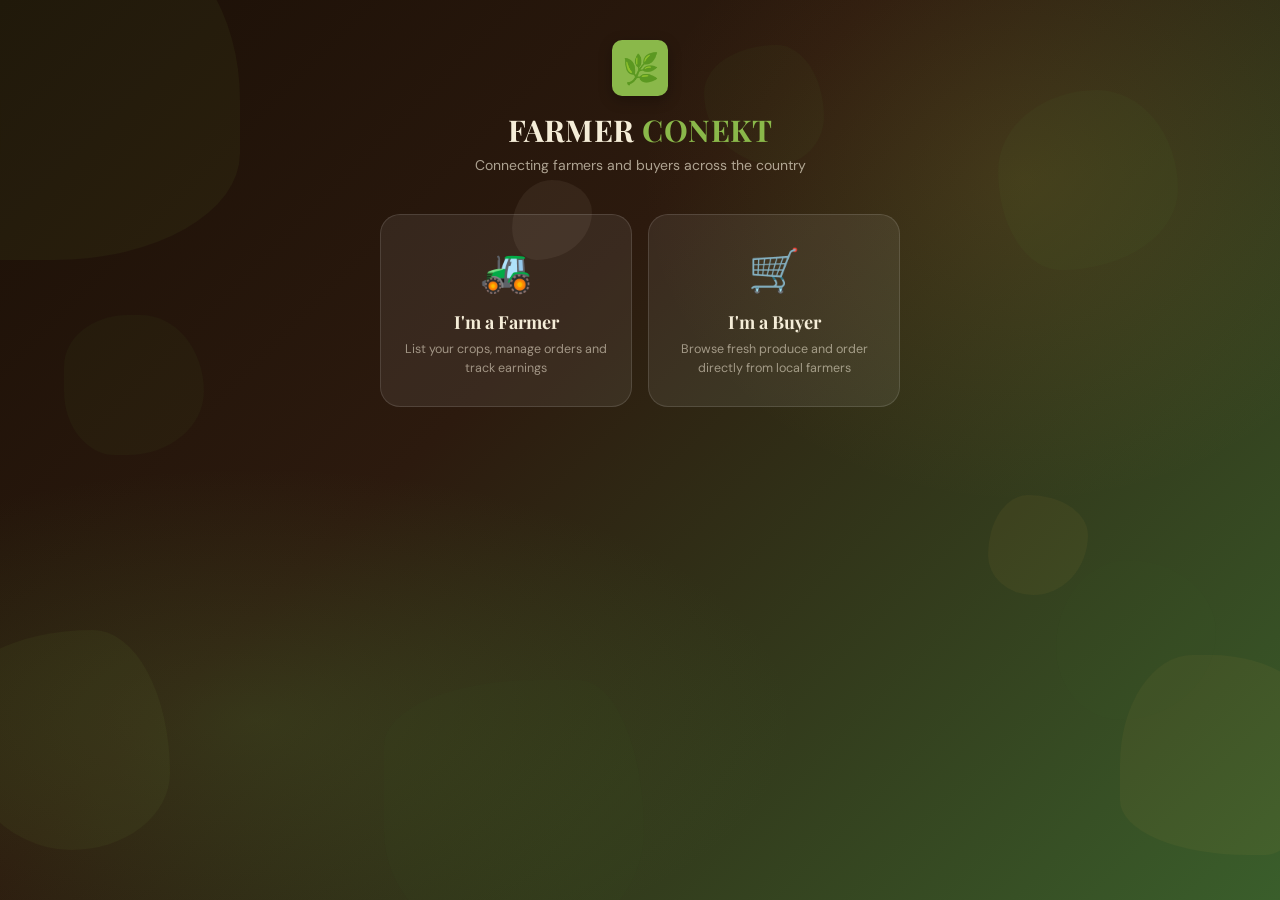
==== commit a6f5c80c: "Update frontend files and delete Buyer.html - overwrite main with local changes" ====
--- a/frontend/farmer.html
+++ b/frontend/farmer.html
@@ -808,6 +808,22 @@
         transition: background 0.2s;
       }
       .btn-cancel:hover {
+        background: var(--cream);
+      }
+      .btn-upload {
+        padding: 8px 14px;
+        border-radius: var(--radius-sm);
+        border: 1px solid var(--cream-dark);
+        background: var(--white);
+        color: var(--text-dark);
+        font-size: 13px;
+        font-weight: 600;
+        font-family: inherit;
+        cursor: pointer;
+        transition: background 0.2s;
+        margin-top: 8px;
+      }
+      .btn-upload:hover {
         background: var(--cream);
       }
       .btn-save {
@@ -1088,10 +1104,10 @@
         <a class="sb-item active" href="#" onclick="openDashboard(event)">
           <span class="sb-icon">&#9781;</span> Dashboard
         </a>
-        <a class="sb-item" href="#" onclick="comingSoon(event, 'Orders')">
+        <a class="sb-item" href="#" onclick="openOrders(event)">
           <span class="sb-icon">&#9635;</span> Orders
         </a>
-        <a class="sb-item" href="#" onclick="comingSoon(event, 'Payments')">
+        <a class="sb-item" href="#" onclick="openPayments(event)">
           <span class="sb-icon">&#9672;</span> Payments
         </a>
         <div class="sb-nav-label" style="margin-top: 14px">Account</div>
@@ -1261,6 +1277,74 @@
           </div>
         </div>
       </div>
+
+      <!-- ORDERS VIEW -->
+      <div
+        class="orders-page"
+        id="page-orders"
+        style="display: none; padding: 28px 32px"
+      >
+        <div class="section-card">
+          <div class="section-head">
+            <div>
+              <div class="section-title">Orders</div>
+              <div class="section-sub">
+                Orders received from buyers. Mark as paid once fulfilled.
+              </div>
+            </div>
+          </div>
+          <div class="table-wrap">
+            <table class="product-table">
+              <thead>
+                <tr>
+                  <th>Order</th>
+                  <th>Buyer</th>
+                  <th>Date</th>
+                  <th>Total</th>
+                  <th>Status</th>
+                  <th>Payment</th>
+                  <th>Actions</th>
+                </tr>
+              </thead>
+              <tbody id="orders-tbody"></tbody>
+            </table>
+          </div>
+          <div class="mob-cards" id="orders-mob-cards"></div>
+        </div>
+      </div>
+
+      <!-- PAYMENTS VIEW -->
+      <div
+        class="payments-page"
+        id="page-payments"
+        style="display: none; padding: 28px 32px"
+      >
+        <div class="section-card">
+          <div class="section-head">
+            <div>
+              <div class="section-title">Payments</div>
+              <div class="section-sub">
+                Keep track of payments received from buyers.
+              </div>
+            </div>
+          </div>
+          <div class="table-wrap">
+            <table class="product-table">
+              <thead>
+                <tr>
+                  <th>Order</th>
+                  <th>Buyer</th>
+                  <th>Date</th>
+                  <th>Total</th>
+                  <th>Payment Status</th>
+                </tr>
+              </thead>
+              <tbody id="payments-tbody"></tbody>
+            </table>
+          </div>
+          <div class="mob-cards" id="payments-mob-cards"></div>
+        </div>
+      </div>
     </main>
 
     <!-- ADD / EDIT PRODUCT MODAL -->
@@ -1389,7 +1473,17 @@
               <div class="crop-hint" id="crop-hint">
                 <div class="crop-icon">📷</div>
                 <div class="crop-label">Tap to upload crop photo</div>
-                <div class="crop-sub">JPG, PNG or WEBP</div>
+                <div class="crop-sub">JPG, PNG or WEBP (max 2MB)</div>
+                <button
+                  type="button"
+                  class="btn-upload"
+                  onclick="
+                    event.stopPropagation();
+                    document.getElementById('crop-input').click();
+                  "
+                >
+                  Choose photo
+                </button>
               </div>
               <img
                 id="crop-preview"
@@ -1440,6 +1534,7 @@
       const API_PREFIX = API_BASE + "/api";
 
       var products = [];
+      var farmerOrders = [];
       var editingId = null;
       var cropImageData = null;
       var cropImageFile = null;
@@ -1449,29 +1544,90 @@
         total_earnings: 0,
       };
 
+      function getUserRole() {
+        const role = localStorage.getItem("role");
+        if (role) return role;
+        try {
+          const session = JSON.parse(
+            localStorage.getItem("userSession") || "null",
+          );
+          return session && session.role ? session.role : null;
+        } catch (e) {
+          return null;
+        }
+      }
+
+      function getFarmerId() {
+        const id = localStorage.getItem("farmer_id");
+        if (id) return id;
+        try {
+          const session = JSON.parse(
+            localStorage.getItem("userSession") || "null",
+          );
+          return session && session.farmer_id ? session.farmer_id : null;
+        } catch (e) {
+          return null;
+        }
+      }
+
+      function getUserId() {
+        const id = localStorage.getItem("user_id");
+        if (id) return id;
+        try {
+          const session = JSON.parse(
+            localStorage.getItem("userSession") || "null",
+          );
+          return session && session.user_id ? session.user_id : null;
+        } catch (e) {
+          return null;
+        }
+      }
+
       function getToken() {
-        return localStorage.getItem("token");
-      }
-
-      function getUserRole() {
-        return localStorage.getItem("role");
-      }
-
-      function getFarmerId() {
-        return localStorage.getItem("farmer_id");
-      }
-
-      function getUserId() {
-        return localStorage.getItem("user_id");
+        // Primary token storage
+        const token = localStorage.getItem("token");
+        if (token) return token;
+
+        // Fallback to session object used by login.js
+        try {
+          const session = JSON.parse(
+            localStorage.getItem("userSession") || "null",
+          );
+          return session && session.token ? session.token : null;
+        } catch (e) {
+          return null;
+        }
+      }
+
+      function showToast(message, type) {
+        const toast = document.getElementById("toast");
+        const msg = document.getElementById("toast-msg");
+        if (!toast || !msg) return;
+
+        msg.textContent = message;
+        toast.className = "toast" + (type ? " " + type : "");
+        toast.classList.add("show");
+
+        setTimeout(() => {
+          toast.classList.remove("show");
+        }, 3200);
       }
 
       function apiFetch(path, options) {
         options = options || {};
         options.headers = options.headers || {};
+
         const token = getToken();
-        if (token) {
-          options.headers["Authorization"] = "Bearer " + token;
-        }
+        if (!token) {
+          // If we don't have a token, force login so backend stops sending 401s.
+          console.warn("apiFetch: no auth token found, redirecting to login.");
+          window.location.href =
+            "./pages/login.html?redirect=" +
+            encodeURIComponent(window.location.pathname);
+          return Promise.reject(new Error("Missing auth token"));
+        }
+
+        options.headers["Authorization"] = "Bearer " + token;
 
         if (
           !options.headers["Content-Type"] &&
@@ -1489,7 +1645,15 @@
           }
           if (!res.ok) {
             const message =
-              (body && (body.error || body.message)) || res.statusText;
+              (body && (body.error || body.message || body.msg)) ||
+              res.statusText;
+            console.error("apiFetch error", path, res.status, message, body);
+            if (res.status === 401) {
+              // force relogin on unauthorized
+              window.location.href =
+                "./pages/login.html?redirect=" +
+                encodeURIComponent(window.location.pathname);
+            }
             throw new Error(message);
           }
           return body;
@@ -1498,13 +1662,20 @@
 
       function ensureAuthenticated() {
         if (!getToken() || getUserRole() !== "farmer" || !getFarmerId()) {
-          window.location.href = "../pages/login.html";
+          window.location.href = "./pages/login.html";
           return false;
         }
         return true;
       }
 
       function normalizeProduct(p) {
+        // Ensure we show a district name (not just an ID) when available
+        const district = p.district_name || p.district_id || "—";
+
+        // Normalize date strings to yyyy-mm-dd for date inputs
+        const harvest = p.harvest_date ? p.harvest_date.slice(0, 10) : "";
+        const expiry = p.expiration_date ? p.expiration_date.slice(0, 10) : "";
+
         return {
           id: p.product_id,
           name: p.product_name,
@@ -1512,9 +1683,9 @@
           price: Number(p.price_per_unit || 0),
           unit: p.unit || "kg",
           qty: Number(p.quantity_available || 0),
-          district: p.district_id ? String(p.district_id) : "—",
-          harvest: p.harvest_date || "",
-          expiry: p.expiration_date || "",
+          district: district,
+          harvest: harvest,
+          expiry: expiry,
           desc: p.description || "",
           status: p.status || "available",
           image: p.image_url
@@ -1527,7 +1698,12 @@
 
       function formatDate(s) {
         if (!s) return "—";
-        var d = new Date(s + "T00:00:00");
+        var d = new Date(s);
+        if (isNaN(d.getTime())) {
+          // Try parsing yyyy-mm-dd strings
+          d = new Date(s + "T00:00:00");
+        }
+        if (isNaN(d.getTime())) return "—";
         return d.toLocaleDateString("en-GB", {
           day: "numeric",
           month: "short",
@@ -1814,17 +1990,20 @@
           showToast("Please enter a valid quantity.");
           return;
         }
-        if (!harvest) {
-          showToast("Please enter the harvest date.");
-          return;
-        }
-        if (!expiry) {
-          showToast("Please enter the expiration date.");
-          return;
-        }
-        if (new Date(expiry) <= new Date(harvest)) {
-          showToast("Expiry must be after harvest date.");
-          return;
+        // Only require harvest/expiry on new products
+        if (editingId === null) {
+          if (!harvest) {
+            showToast("Please enter the harvest date.");
+            return;
+          }
+          if (!expiry) {
+            showToast("Please enter the expiration date.");
+            return;
+          }
+          if (new Date(expiry) <= new Date(harvest)) {
+            showToast("Expiry must be after harvest date.");
+            return;
+          }
         }
 
         try {
@@ -1951,6 +2130,8 @@
         e.preventDefault();
         closeDrawer();
         document.getElementById("page-dashboard").style.display = "none";
+        document.getElementById("page-orders").style.display = "none";
+        document.getElementById("page-payments").style.display = "none";
         document.getElementById("page-profile").style.display = "block";
         document.getElementById("topbar-title").textContent = "My Profile";
         document.getElementById("topbar-sub").textContent =
@@ -1969,6 +2150,8 @@
           closeDrawer();
         }
         document.getElementById("page-dashboard").style.display = "block";
+        document.getElementById("page-orders").style.display = "none";
+        document.getElementById("page-payments").style.display = "none";
         document.getElementById("page-profile").style.display = "none";
         document.getElementById("topbar-title").textContent =
           "Farmer Dashboard";
@@ -1980,6 +2163,44 @@
         document
           .querySelector('[onclick="openDashboard(event)"]')
           .classList.add("active");
+      }
+
+      function openOrders(e) {
+        e.preventDefault();
+        closeDrawer();
+        document.getElementById("page-dashboard").style.display = "none";
+        document.getElementById("page-profile").style.display = "none";
+        document.getElementById("page-payments").style.display = "none";
+        document.getElementById("page-orders").style.display = "block";
+        document.getElementById("topbar-title").textContent = "Orders";
+        document.getElementById("topbar-sub").textContent =
+          "Orders placed by buyers for your products.";
+        document.querySelectorAll(".sb-item").forEach(function (el) {
+          el.classList.remove("active");
+        });
+        document
+          .querySelector('[onclick="openOrders(event)"]')
+          .classList.add("active");
+        loadOrders();
+      }
+
+      function openPayments(e) {
+        e.preventDefault();
+        closeDrawer();
+        document.getElementById("page-dashboard").style.display = "none";
+        document.getElementById("page-profile").style.display = "none";
+        document.getElementById("page-orders").style.display = "none";
+        document.getElementById("page-payments").style.display = "block";
+        document.getElementById("topbar-title").textContent = "Payments";
+        document.getElementById("topbar-sub").textContent =
+          "Track payment status for your orders.";
+        document.querySelectorAll(".sb-item").forEach(function (el) {
+          el.classList.remove("active");
+        });
+        document
+          .querySelector('[onclick="openPayments(event)"]')
+          .classList.add("active");
+        loadOrders();
       }
 
       async function loadProfile() {
@@ -2085,7 +2306,7 @@
           localStorage.removeItem("district_id");
           showToast("Logging out...");
           setTimeout(function () {
-            window.location.href = "../pages/login.html";
+            window.location.href = "./pages/login.html";
           }, 800);
         }
       }
@@ -2115,6 +2336,205 @@
         }
       }
 
+      async function loadOrders() {
+        if (!ensureAuthenticated()) return;
+        try {
+          const farmerId = getFarmerId();
+          const serverOrders = await apiFetch(
+            "/farmers/orders/" + farmerId + "?farmer_id=" + farmerId,
+          );
+          farmerOrders = serverOrders || [];
+          renderOrders();
+          renderPayments();
+        } catch (err) {
+          console.error(err);
+          showToast("Failed to load orders.", "error");
+        }
+      }
+
+      function renderOrders() {
+        var tbody = document.getElementById("orders-tbody");
+        var mob = document.getElementById("orders-mob-cards");
+        if (!tbody || !mob) return;
+
+        if (farmerOrders.length === 0) {
+          tbody.innerHTML =
+            '<tr><td colspan="7" style="padding:0;border:none;">' +
+            '<div class="empty-state">' +
+            '<div class="empty-icon">⊟</div>' +
+            '<div class="empty-text">No orders yet</div>' +
+            '<div class="empty-sub">Orders will appear here when buyers place them.</div>' +
+            "</div></td></tr>";
+
+          mob.innerHTML =
+            '<div class="empty-state">' +
+            '<div class="empty-icon">⊟</div>' +
+            '<div class="empty-text">No orders yet</div>' +
+            '<div class="empty-sub">Orders will appear here when buyers place them.</div>' +
+            "</div>";
+          return;
+        }
+
+        var rows = "";
+        var mobHtml = "";
+        for (var i = 0; i < farmerOrders.length; i++) {
+          var order = farmerOrders[i];
+          var paid = order.payment_status === "paid";
+          var status = order.order_status || "pending";
+          rows +=
+            "<tr>" +
+            "<td>#" +
+            order.order_id +
+            "</td>" +
+            "<td>" +
+            (order.buyer_name || "—") +
+            "</td>" +
+            "<td>" +
+            formatDate(order.order_date) +
+            "</td>" +
+            "<td>" +
+            Number(order.total_payment || 0).toLocaleString() +
+            " RWF</td>" +
+            "<td>" +
+            status.charAt(0).toUpperCase() +
+            status.slice(1) +
+            "</td>" +
+            "<td>" +
+            (paid ? "Paid" : "Pending") +
+            "</td>" +
+            '<td><button class="tbl-btn" ' +
+            (paid
+              ? "disabled"
+              : 'onclick="markOrderPaid(' + order.order_id + ')"') +
+            ">" +
+            (paid ? "Paid" : "Mark as paid") +
+            "</button></td>" +
+            "</tr>";
+
+          mobHtml +=
+            '<div class="mob-card">' +
+            '<div class="mob-card-body">' +
+            '<div class="mob-card-name">Order #' +
+            order.order_id +
+            "</div>" +
+            '<div class="mob-card-cat">' +
+            "Buyer: " +
+            (order.buyer_name || "—") +
+            "</div>" +
+            '<div class="mob-card-meta">' +
+            '<span class="mob-card-dist">' +
+            "Total: " +
+            Number(order.total_payment || 0).toLocaleString() +
+            " RWF</span>" +
+            '<span class="mob-card-price">' +
+            "Status: " +
+            (paid ? "Paid" : "Pending") +
+            "</span>" +
+            "</div>" +
+            '<div class="mob-card-acts">' +
+            (paid
+              ? ""
+              : '<button class="mob-act-btn" onclick="markOrderPaid(' +
+                order.order_id +
+                ')">Mark paid</button>') +
+            "</div>" +
+            "</div></div>";
+        }
+
+        tbody.innerHTML = rows;
+        mob.innerHTML = mobHtml;
+      }
+
+      function renderPayments() {
+        var tbody = document.getElementById("payments-tbody");
+        var mob = document.getElementById("payments-mob-cards");
+        if (!tbody || !mob) return;
+
+        if (farmerOrders.length === 0) {
+          tbody.innerHTML =
+            '<tr><td colspan="5" style="padding:0;border:none;">' +
+            '<div class="empty-state">' +
+            '<div class="empty-icon">⊟</div>' +
+            '<div class="empty-text">No payments yet</div>' +
+            '<div class="empty-sub">Payments will appear here once orders are processed.</div>' +
+            "</div></td></tr>";
+
+          mob.innerHTML =
+            '<div class="empty-state">' +
+            '<div class="empty-icon">⊟</div>' +
+            '<div class="empty-text">No payments yet</div>' +
+            '<div class="empty-sub">Payments will appear here once orders are processed.</div>' +
+            "</div>";
+          return;
+        }
+
+        var rows = "";
+        var mobHtml = "";
+        for (var i = 0; i < farmerOrders.length; i++) {
+          var order = farmerOrders[i];
+          var paid = order.payment_status === "paid";
+          rows +=
+            "<tr>" +
+            "<td>#" +
+            order.order_id +
+            "</td>" +
+            "<td>" +
+            (order.buyer_name || "—") +
+            "</td>" +
+            "<td>" +
+            formatDate(order.order_date) +
+            "</td>" +
+            "<td>" +
+            Number(order.total_payment || 0).toLocaleString() +
+            " RWF</td>" +
+            "<td>" +
+            (paid ? "Paid" : "Pending") +
+            "</td>" +
+            "</tr>";
+
+          mobHtml +=
+            '<div class="mob-card">' +
+            '<div class="mob-card-body">' +
+            '<div class="mob-card-name">Order #' +
+            order.order_id +
+            "</div>" +
+            '<div class="mob-card-cat">' +
+            "Buyer: " +
+            (order.buyer_name || "—") +
+            "</div>" +
+            '<div class="mob-card-meta">' +
+            '<span class="mob-card-dist">' +
+            "Total: " +
+            Number(order.total_payment || 0).toLocaleString() +
+            " RWF</span>" +
+            '<span class="mob-card-price">' +
+            (paid ? "Paid" : "Pending") +
+            "</span>" +
+            "</div>" +
+            "</div></div>";
+        }
+
+        tbody.innerHTML = rows;
+        mob.innerHTML = mobHtml;
+      }
+
+      async function markOrderPaid(orderId) {
+        try {
+          var farmerId = getFarmerId();
+          await apiFetch(
+            "/farmers/orders/" + orderId + "/mark-paid?farmer_id=" + farmerId,
+            {
+              method: "PUT",
+            },
+          );
+          showToast("Order marked as paid.");
+          await loadOrders();
+        } catch (err) {
+          console.error(err);
+          showToast("Could not update payment status.", "error");
+        }
+      }
+
       document.addEventListener("DOMContentLoaded", async function () {
         if (!ensureAuthenticated()) return;
         await loadProfile();
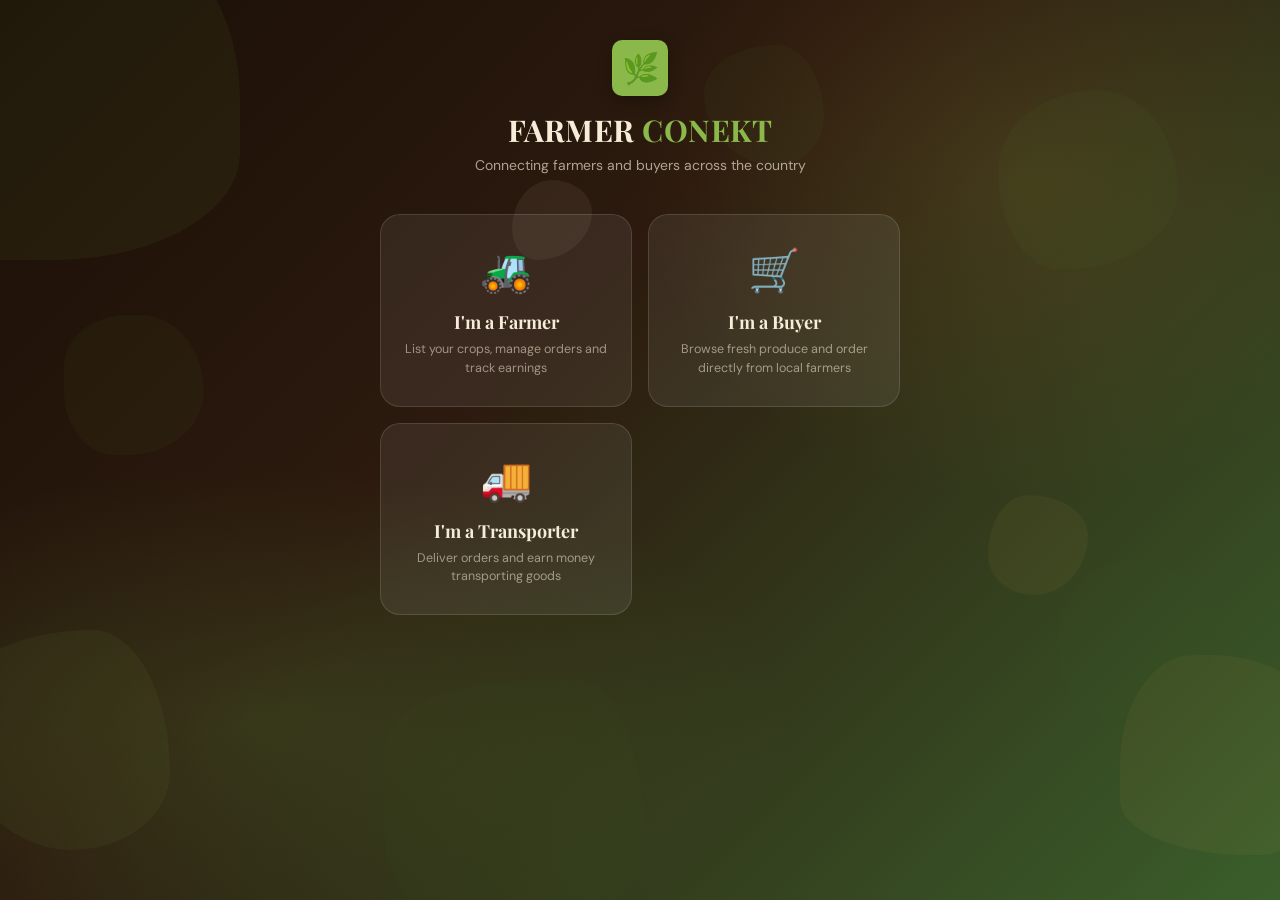
==== commit 4a780005: "created env file example" ====
--- a/frontend/farmer.html
+++ b/frontend/farmer.html
@@ -2128,7 +2128,6 @@
 
       function openProfile(e) {
         e.preventDefault();
-        closeDrawer();
         document.getElementById("page-dashboard").style.display = "none";
         document.getElementById("page-orders").style.display = "none";
         document.getElementById("page-payments").style.display = "none";
@@ -2142,12 +2141,12 @@
         document
           .querySelector('[onclick="openProfile(event)"]')
           .classList.add("active");
+        loadProfile();
       }
 
       function openDashboard(e) {
         if (e) {
           e.preventDefault();
-          closeDrawer();
         }
         document.getElementById("page-dashboard").style.display = "block";
         document.getElementById("page-orders").style.display = "none";
@@ -2167,7 +2166,6 @@
 
       function openOrders(e) {
         e.preventDefault();
-        closeDrawer();
         document.getElementById("page-dashboard").style.display = "none";
         document.getElementById("page-profile").style.display = "none";
         document.getElementById("page-payments").style.display = "none";
@@ -2186,7 +2184,6 @@
 
       function openPayments(e) {
         e.preventDefault();
-        closeDrawer();
         document.getElementById("page-dashboard").style.display = "none";
         document.getElementById("page-profile").style.display = "none";
         document.getElementById("page-orders").style.display = "none";
